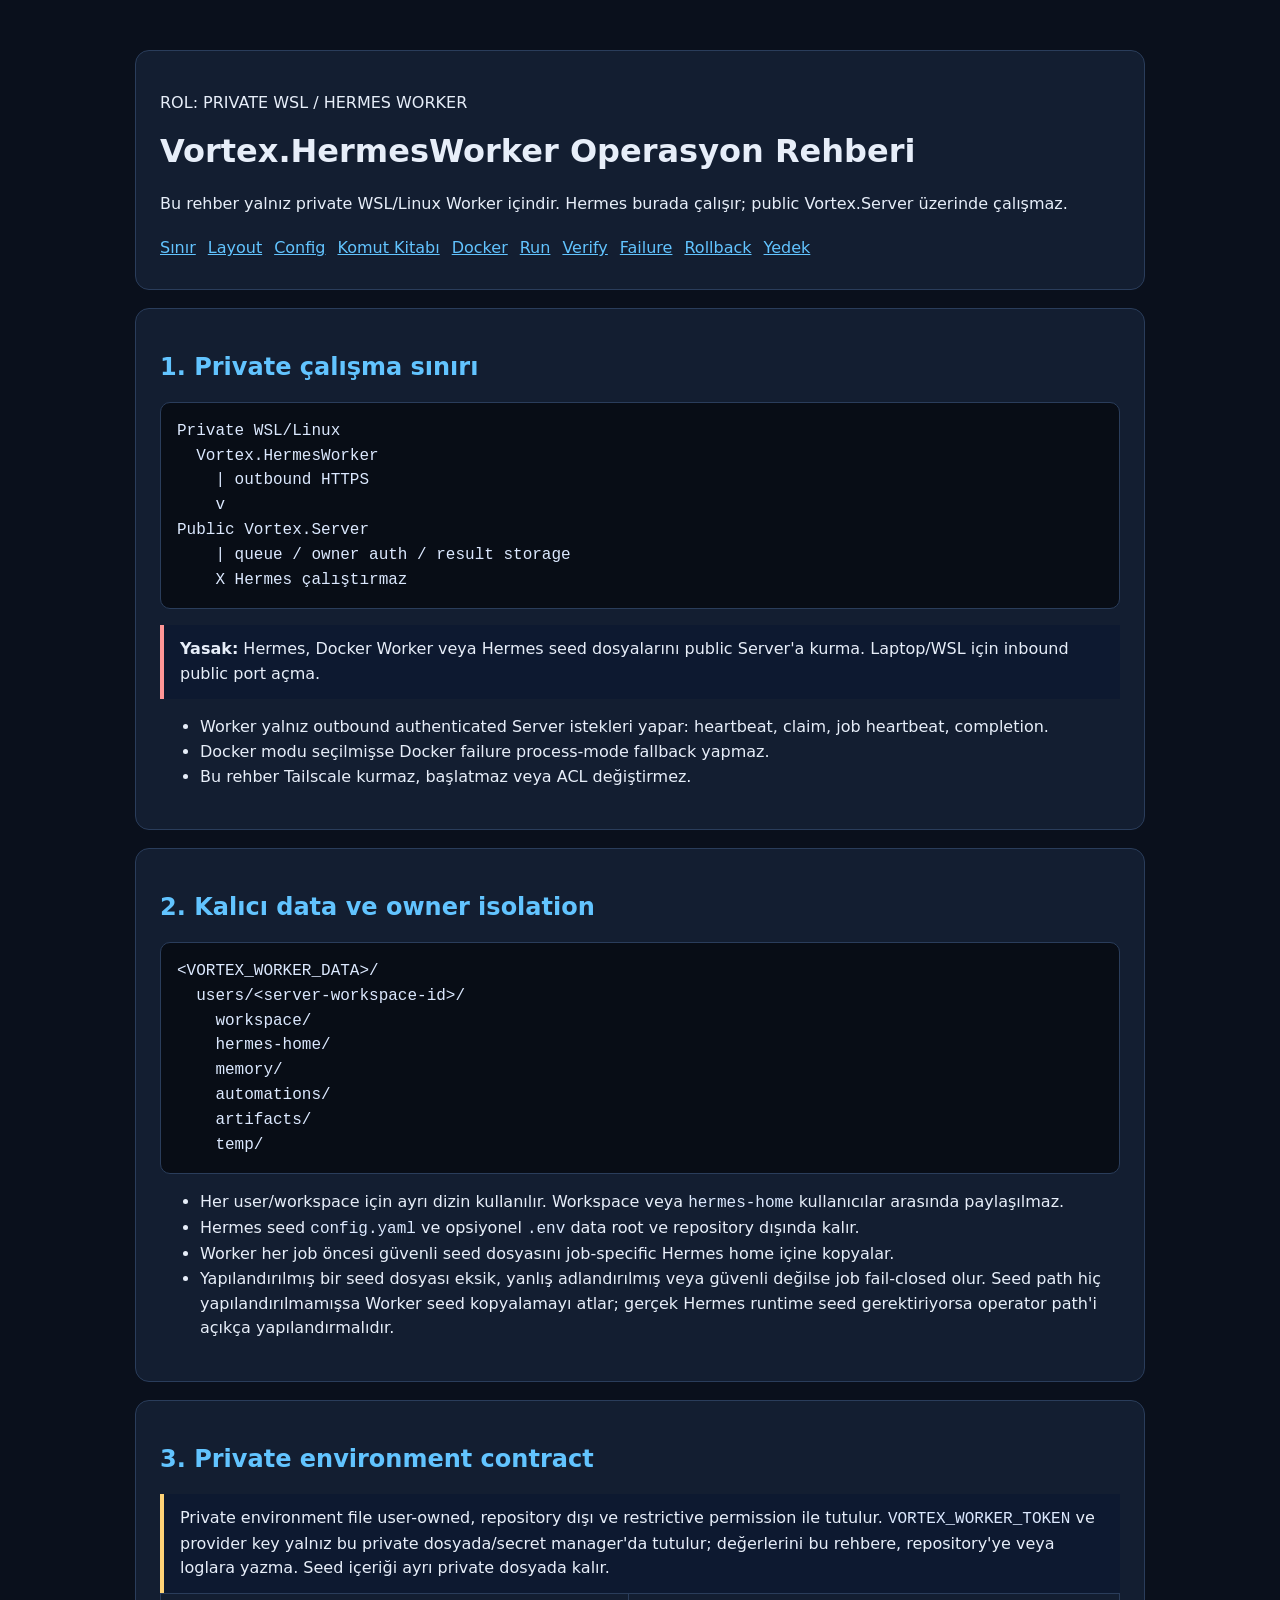
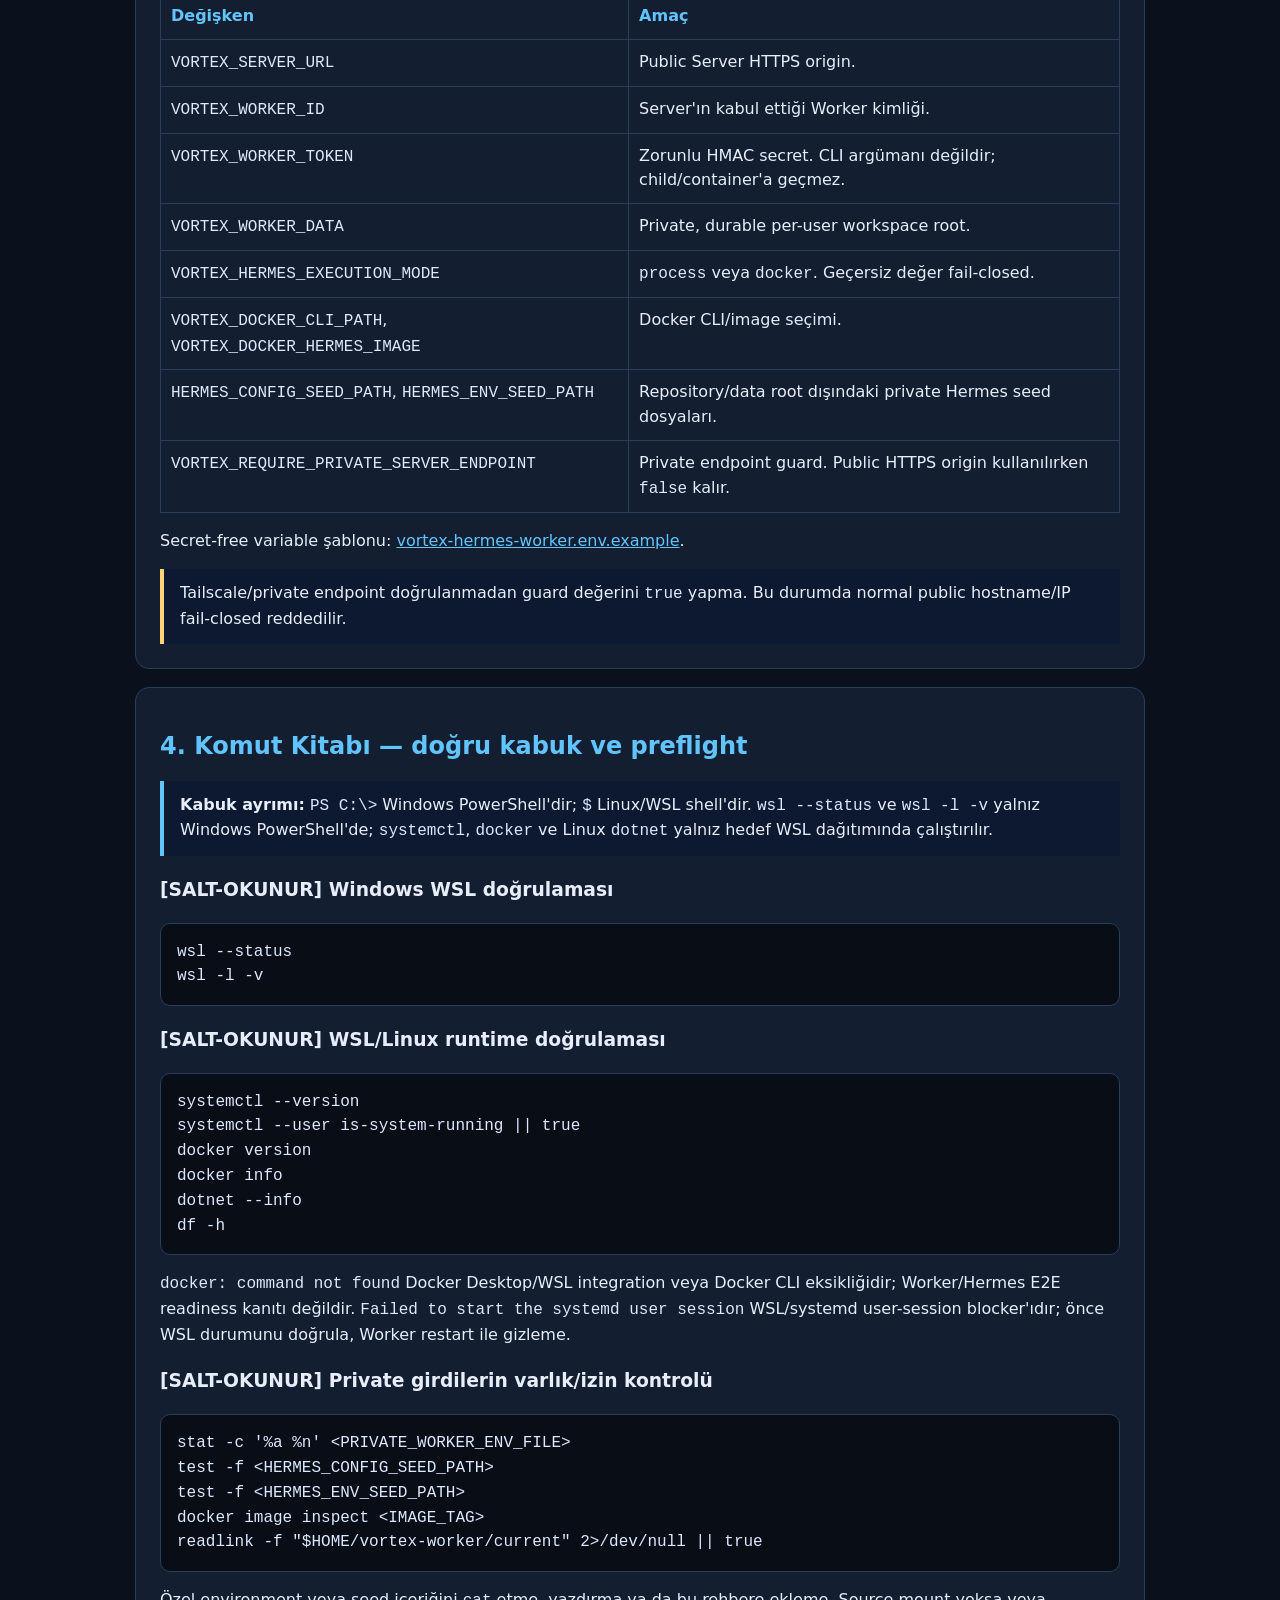
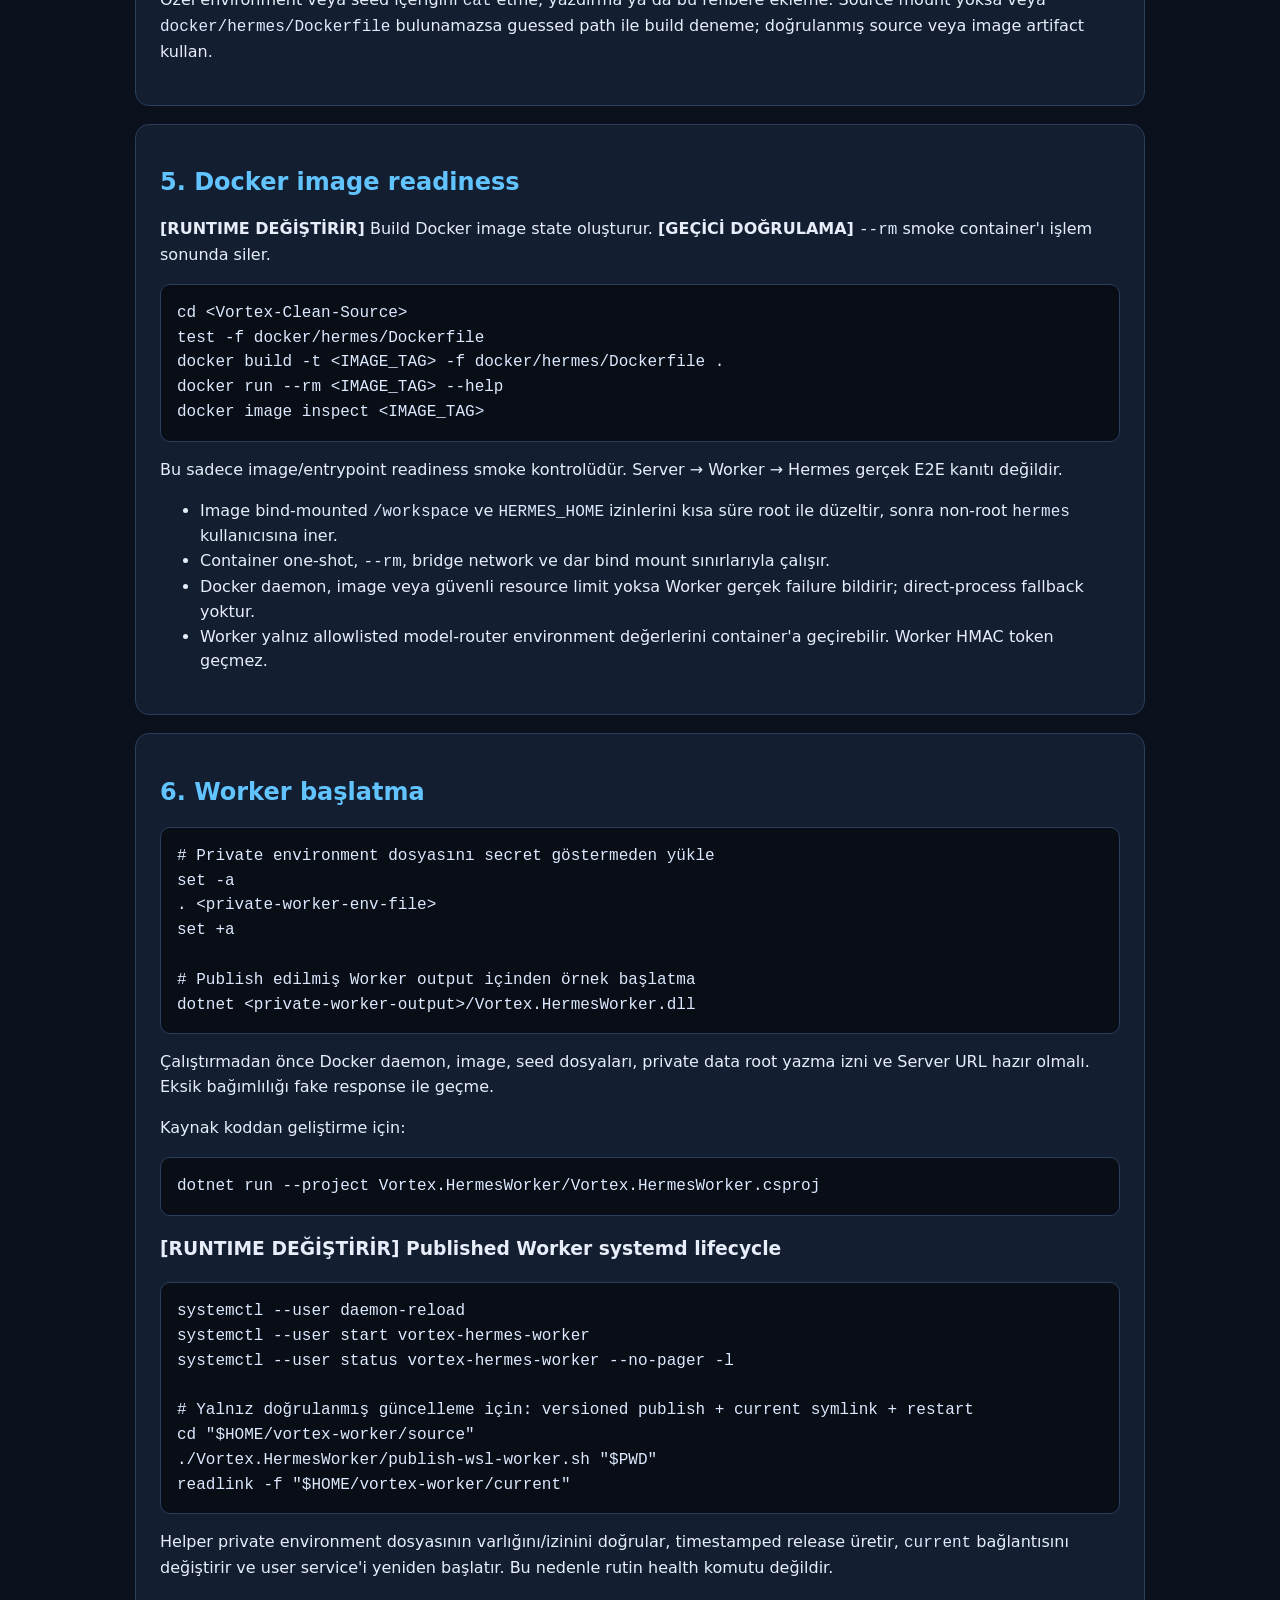
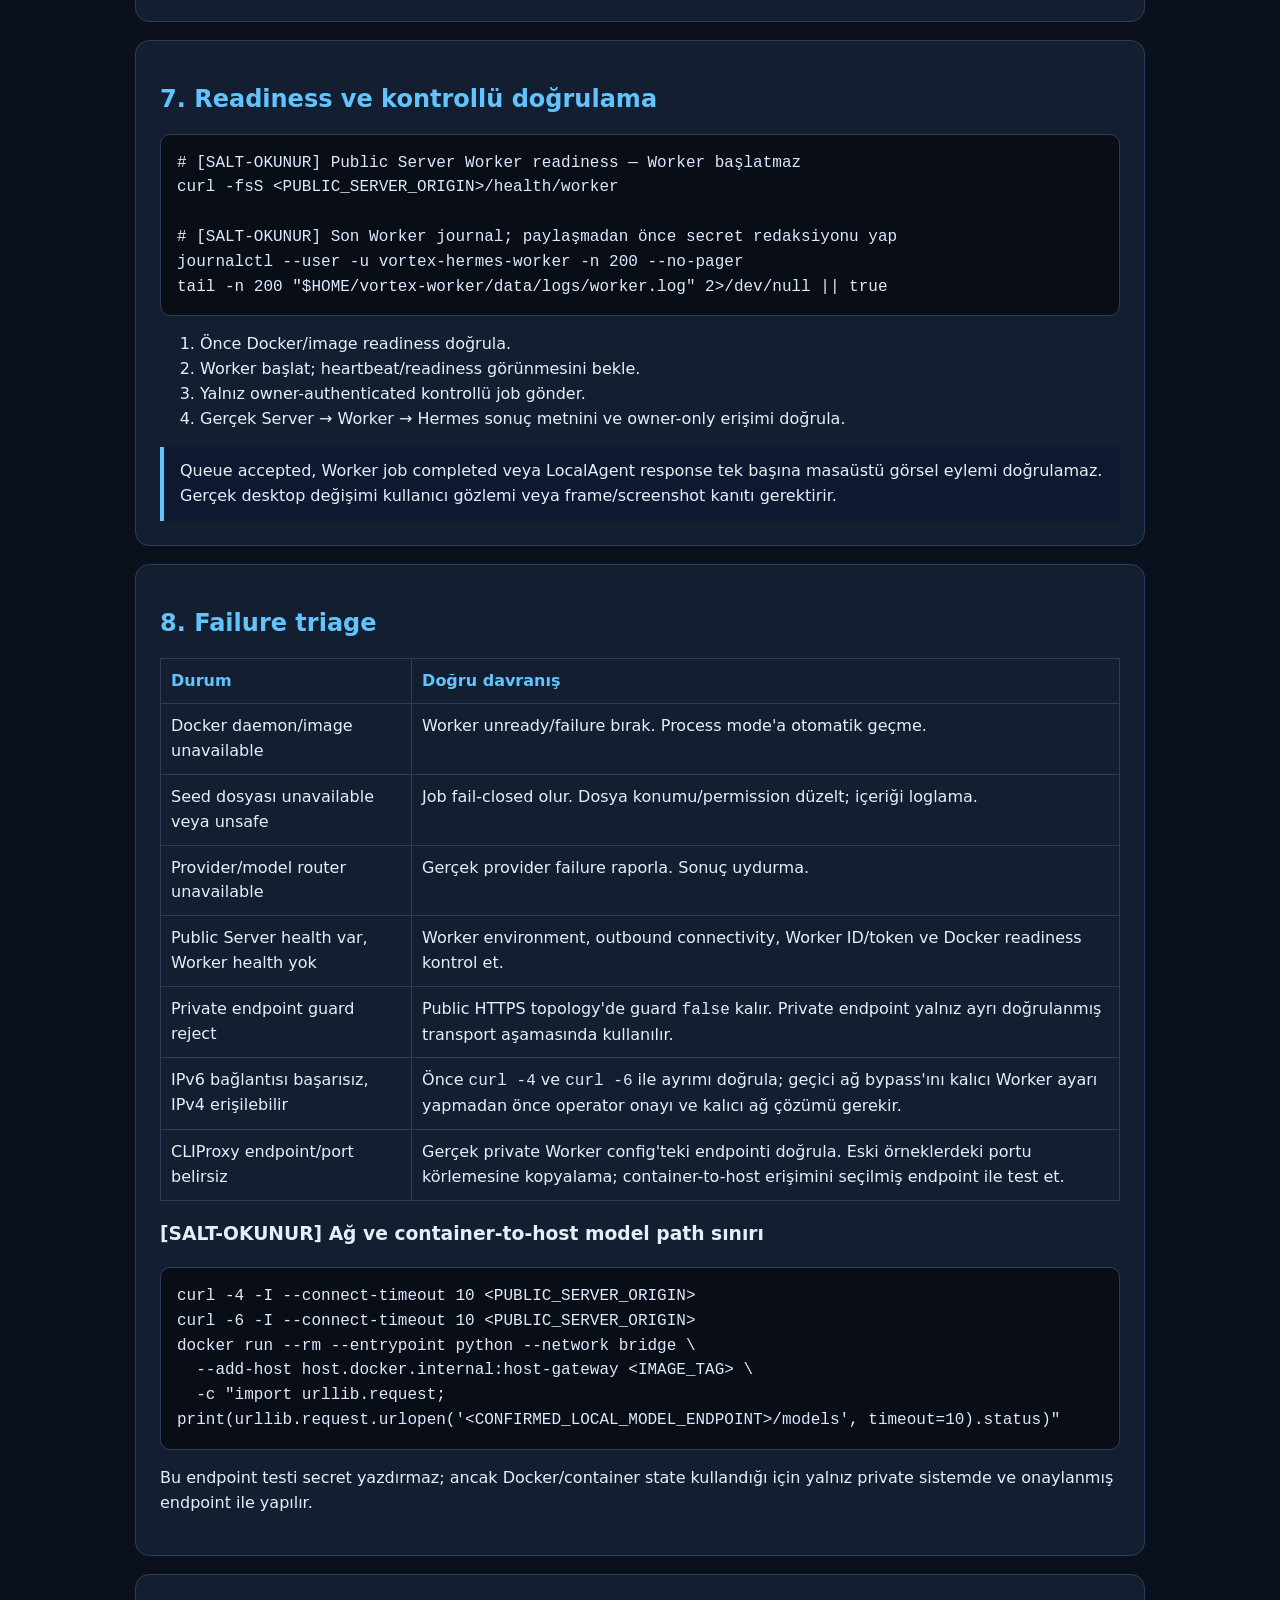
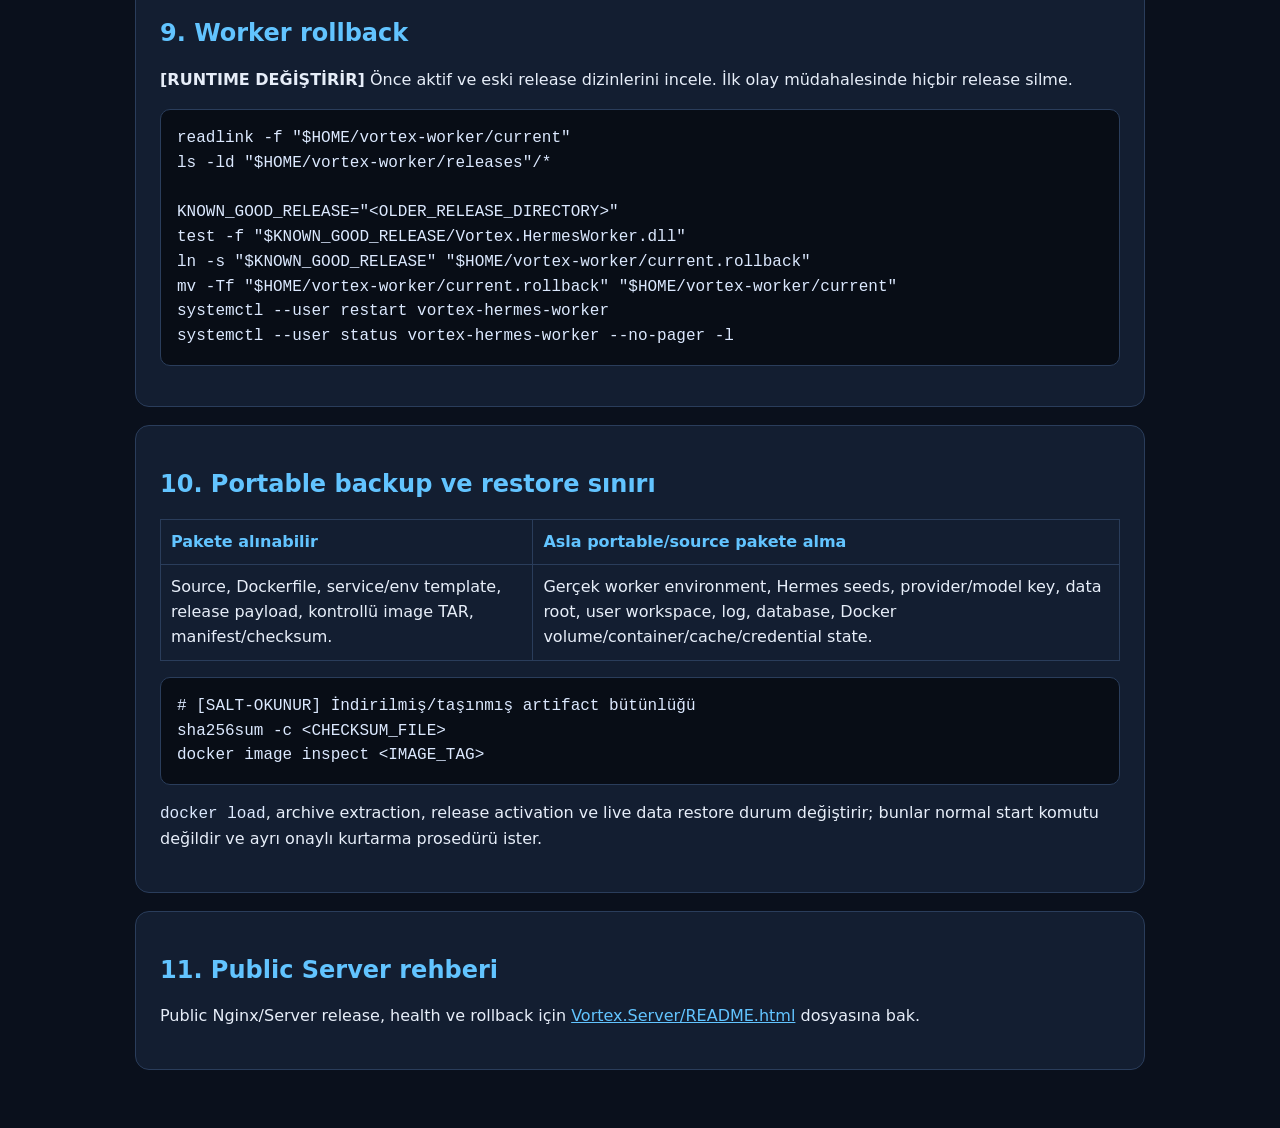
==== Vortex.HermesWorker/README.html @ 01b2f5ff "VORTEX YAPAY ZEKA ASİSTANI TEKNOFEST PROJESİ GİTHUB VERİLERİ GÜNCERLENDİ BU SAYEDE DE AÇIK KAYNAKLI " ====
<!doctype html>
<html lang="tr">
<head>
  <meta charset="utf-8">
  <meta name="viewport" content="width=device-width, initial-scale=1">
  <title>Vortex.HermesWorker — Private WSL Operasyon Rehberi</title>
  <style>
    :root { color-scheme:dark; --bg:#0a101c; --panel:#131e31; --ink:#e7eef9; --muted:#aab8cd; --line:#2a3d5b; --accent:#62c4ff; --warn:#ffd376; --danger:#ff9696; }
    * { box-sizing:border-box; } body { margin:0; background:var(--bg); color:var(--ink); font:16px/1.55 system-ui,-apple-system,"Segoe UI",sans-serif; } main { max-width:1050px; margin:auto; padding:32px 20px 64px; } header,section { background:var(--panel); border:1px solid var(--line); border-radius:14px; padding:24px; margin:18px 0; } h1,h2 { line-height:1.2; } h1 { margin-top:0; } h2 { color:var(--accent); } a { color:var(--accent); } pre { overflow:auto; background:#080d16; border:1px solid var(--line); border-radius:10px; padding:16px; white-space:pre-wrap; } code { color:#dce9ff; } .note { border-left:4px solid var(--accent); padding:12px 16px; background:#0d1930; } .warn { border-left-color:var(--warn); } .danger { border-left-color:var(--danger); } table { width:100%; border-collapse:collapse; } th,td { border:1px solid var(--line); padding:10px; text-align:left; vertical-align:top; } th { color:var(--accent); } .toc a { display:inline-block; margin:4px 12px 4px 0; }
  </style>
</head>
<body>
<main>
  <header>
    <p>ROL: PRIVATE WSL / HERMES WORKER</p>
    <h1>Vortex.HermesWorker Operasyon Rehberi</h1>
    <p>Bu rehber yalnız private WSL/Linux Worker içindir. Hermes burada çalışır; public Vortex.Server üzerinde çalışmaz.</p>
    <nav class="toc" aria-label="İçindekiler">
      <a href="#sinir">Sınır</a><a href="#layout">Layout</a><a href="#config">Config</a><a href="#cookbook">Komut Kitabı</a><a href="#docker">Docker</a><a href="#run">Run</a><a href="#verify">Verify</a><a href="#fail">Failure</a><a href="#rollback">Rollback</a><a href="#backup">Yedek</a>
    </nav>
  </header>

  <section id="sinir">
    <h2>1. Private çalışma sınırı</h2>
    <pre><code>Private WSL/Linux
  Vortex.HermesWorker
    | outbound HTTPS
    v
Public Vortex.Server
    | queue / owner auth / result storage
    X Hermes çalıştırmaz</code></pre>
    <div class="note danger"><strong>Yasak:</strong> Hermes, Docker Worker veya Hermes seed dosyalarını public Server'a kurma. Laptop/WSL için inbound public port açma.</div>
    <ul>
      <li>Worker yalnız outbound authenticated Server istekleri yapar: heartbeat, claim, job heartbeat, completion.</li>
      <li>Docker modu seçilmişse Docker failure process-mode fallback yapmaz.</li>
      <li>Bu rehber Tailscale kurmaz, başlatmaz veya ACL değiştirmez.</li>
    </ul>
  </section>

  <section id="layout">
    <h2>2. Kalıcı data ve owner isolation</h2>
    <pre><code>&lt;VORTEX_WORKER_DATA&gt;/
  users/&lt;server-workspace-id&gt;/
    workspace/
    hermes-home/
    memory/
    automations/
    artifacts/
    temp/</code></pre>
    <ul>
      <li>Her user/workspace için ayrı dizin kullanılır. Workspace veya <code>hermes-home</code> kullanıcılar arasında paylaşılmaz.</li>
      <li>Hermes seed <code>config.yaml</code> ve opsiyonel <code>.env</code> data root ve repository dışında kalır.</li>
      <li>Worker her job öncesi güvenli seed dosyasını job-specific Hermes home içine kopyalar.</li>
      <li>Yapılandırılmış bir seed dosyası eksik, yanlış adlandırılmış veya güvenli değilse job fail-closed olur. Seed path hiç yapılandırılmamışsa Worker seed kopyalamayı atlar; gerçek Hermes runtime seed gerektiriyorsa operator path'i açıkça yapılandırmalıdır.</li>
    </ul>
  </section>

  <section id="config">
    <h2>3. Private environment contract</h2>
    <div class="note warn">Private environment file user-owned, repository dışı ve restrictive permission ile tutulur. <code>VORTEX_WORKER_TOKEN</code> ve provider key yalnız bu private dosyada/secret manager'da tutulur; değerlerini bu rehbere, repository'ye veya loglara yazma. Seed içeriği ayrı private dosyada kalır.</div>
    <table>
      <thead><tr><th>Değişken</th><th>Amaç</th></tr></thead>
      <tbody>
        <tr><td><code>VORTEX_SERVER_URL</code></td><td>Public Server HTTPS origin.</td></tr>
        <tr><td><code>VORTEX_WORKER_ID</code></td><td>Server'ın kabul ettiği Worker kimliği.</td></tr>
        <tr><td><code>VORTEX_WORKER_TOKEN</code></td><td>Zorunlu HMAC secret. CLI argümanı değildir; child/container'a geçmez.</td></tr>
        <tr><td><code>VORTEX_WORKER_DATA</code></td><td>Private, durable per-user workspace root.</td></tr>
        <tr><td><code>VORTEX_HERMES_EXECUTION_MODE</code></td><td><code>process</code> veya <code>docker</code>. Geçersiz değer fail-closed.</td></tr>
        <tr><td><code>VORTEX_DOCKER_CLI_PATH</code>, <code>VORTEX_DOCKER_HERMES_IMAGE</code></td><td>Docker CLI/image seçimi.</td></tr>
        <tr><td><code>HERMES_CONFIG_SEED_PATH</code>, <code>HERMES_ENV_SEED_PATH</code></td><td>Repository/data root dışındaki private Hermes seed dosyaları.</td></tr>
        <tr><td><code>VORTEX_REQUIRE_PRIVATE_SERVER_ENDPOINT</code></td><td>Private endpoint guard. Public HTTPS origin kullanılırken <code>false</code> kalır.</td></tr>
      </tbody>
    </table>
    <p>Secret-free variable şablonu: <a href="vortex-hermes-worker.env.example">vortex-hermes-worker.env.example</a>.</p>
    <div class="note warn">Tailscale/private endpoint doğrulanmadan guard değerini <code>true</code> yapma. Bu durumda normal public hostname/IP fail-closed reddedilir.</div>
  </section>

  <section id="cookbook">
    <h2>4. Komut Kitabı — doğru kabuk ve preflight</h2>
    <div class="note"><strong>Kabuk ayrımı:</strong> <code>PS C:\&gt;</code> Windows PowerShell'dir; <code>$</code> Linux/WSL shell'dir. <code>wsl --status</code> ve <code>wsl -l -v</code> yalnız Windows PowerShell'de; <code>systemctl</code>, <code>docker</code> ve Linux <code>dotnet</code> yalnız hedef WSL dağıtımında çalıştırılır.</div>
    <h3>[SALT-OKUNUR] Windows WSL doğrulaması</h3>
    <pre><code>wsl --status
wsl -l -v</code></pre>
    <h3>[SALT-OKUNUR] WSL/Linux runtime doğrulaması</h3>
    <pre><code>systemctl --version
systemctl --user is-system-running || true
docker version
docker info
dotnet --info
df -h</code></pre>
    <p><code>docker: command not found</code> Docker Desktop/WSL integration veya Docker CLI eksikliğidir; Worker/Hermes E2E readiness kanıtı değildir. <code>Failed to start the systemd user session</code> WSL/systemd user-session blocker'ıdır; önce WSL durumunu doğrula, Worker restart ile gizleme.</p>
    <h3>[SALT-OKUNUR] Private girdilerin varlık/izin kontrolü</h3>
    <pre><code>stat -c '%a %n' &lt;PRIVATE_WORKER_ENV_FILE&gt;
test -f &lt;HERMES_CONFIG_SEED_PATH&gt;
test -f &lt;HERMES_ENV_SEED_PATH&gt;
docker image inspect &lt;IMAGE_TAG&gt;
readlink -f "$HOME/vortex-worker/current" 2&gt;/dev/null || true</code></pre>
    <p>Özel environment veya seed içeriğini <code>cat</code> etme, yazdırma ya da bu rehbere ekleme. Source mount yoksa veya <code>docker/hermes/Dockerfile</code> bulunamazsa guessed path ile build deneme; doğrulanmış source veya image artifact kullan.</p>
  </section>

  <section id="docker">
    <h2>5. Docker image readiness</h2>
    <p><strong>[RUNTIME DEĞİŞTİRİR]</strong> Build Docker image state oluşturur. <strong>[GEÇİCİ DOĞRULAMA]</strong> <code>--rm</code> smoke container'ı işlem sonunda siler.</p>
    <pre><code>cd &lt;Vortex-Clean-Source&gt;
test -f docker/hermes/Dockerfile
docker build -t &lt;IMAGE_TAG&gt; -f docker/hermes/Dockerfile .
docker run --rm &lt;IMAGE_TAG&gt; --help
docker image inspect &lt;IMAGE_TAG&gt;</code></pre>
    <p>Bu sadece image/entrypoint readiness smoke kontrolüdür. Server → Worker → Hermes gerçek E2E kanıtı değildir.</p>
    <ul>
      <li>Image bind-mounted <code>/workspace</code> ve <code>HERMES_HOME</code> izinlerini kısa süre root ile düzeltir, sonra non-root <code>hermes</code> kullanıcısına iner.</li>
      <li>Container one-shot, <code>--rm</code>, bridge network ve dar bind mount sınırlarıyla çalışır.</li>
      <li>Docker daemon, image veya güvenli resource limit yoksa Worker gerçek failure bildirir; direct-process fallback yoktur.</li>
      <li>Worker yalnız allowlisted model-router environment değerlerini container'a geçirebilir. Worker HMAC token geçmez.</li>
    </ul>
  </section>

  <section id="run">
    <h2>6. Worker başlatma</h2>
    <pre><code># Private environment dosyasını secret göstermeden yükle
set -a
. &lt;private-worker-env-file&gt;
set +a

# Publish edilmiş Worker output içinden örnek başlatma
dotnet &lt;private-worker-output&gt;/Vortex.HermesWorker.dll</code></pre>
    <p>Çalıştırmadan önce Docker daemon, image, seed dosyaları, private data root yazma izni ve Server URL hazır olmalı. Eksik bağımlılığı fake response ile geçme.</p>
    <p>Kaynak koddan geliştirme için:</p>
    <pre><code>dotnet run --project Vortex.HermesWorker/Vortex.HermesWorker.csproj</code></pre>
    <h3>[RUNTIME DEĞİŞTİRİR] Published Worker systemd lifecycle</h3>
    <pre><code>systemctl --user daemon-reload
systemctl --user start vortex-hermes-worker
systemctl --user status vortex-hermes-worker --no-pager -l

# Yalnız doğrulanmış güncelleme için: versioned publish + current symlink + restart
cd "$HOME/vortex-worker/source"
./Vortex.HermesWorker/publish-wsl-worker.sh "$PWD"
readlink -f "$HOME/vortex-worker/current"</code></pre>
    <p>Helper private environment dosyasının varlığını/izinini doğrular, timestamped release üretir, <code>current</code> bağlantısını değiştirir ve user service'i yeniden başlatır. Bu nedenle rutin health komutu değildir.</p>
  </section>

  <section id="verify">
    <h2>7. Readiness ve kontrollü doğrulama</h2>
    <pre><code># [SALT-OKUNUR] Public Server Worker readiness — Worker başlatmaz
curl -fsS &lt;PUBLIC_SERVER_ORIGIN&gt;/health/worker

# [SALT-OKUNUR] Son Worker journal; paylaşmadan önce secret redaksiyonu yap
journalctl --user -u vortex-hermes-worker -n 200 --no-pager
tail -n 200 "$HOME/vortex-worker/data/logs/worker.log" 2&gt;/dev/null || true</code></pre>
    <ol>
      <li>Önce Docker/image readiness doğrula.</li>
      <li>Worker başlat; heartbeat/readiness görünmesini bekle.</li>
      <li>Yalnız owner-authenticated kontrollü job gönder.</li>
      <li>Gerçek Server → Worker → Hermes sonuç metnini ve owner-only erişimi doğrula.</li>
    </ol>
    <div class="note">Queue accepted, Worker job completed veya LocalAgent response tek başına masaüstü görsel eylemi doğrulamaz. Gerçek desktop değişimi kullanıcı gözlemi veya frame/screenshot kanıtı gerektirir.</div>
  </section>

  <section id="fail">
    <h2>8. Failure triage</h2>
    <table>
      <thead><tr><th>Durum</th><th>Doğru davranış</th></tr></thead>
      <tbody>
        <tr><td>Docker daemon/image unavailable</td><td>Worker unready/failure bırak. Process mode'a otomatik geçme.</td></tr>
        <tr><td>Seed dosyası unavailable veya unsafe</td><td>Job fail-closed olur. Dosya konumu/permission düzelt; içeriği loglama.</td></tr>
        <tr><td>Provider/model router unavailable</td><td>Gerçek provider failure raporla. Sonuç uydurma.</td></tr>
        <tr><td>Public Server health var, Worker health yok</td><td>Worker environment, outbound connectivity, Worker ID/token ve Docker readiness kontrol et.</td></tr>
        <tr><td>Private endpoint guard reject</td><td>Public HTTPS topology'de guard <code>false</code> kalır. Private endpoint yalnız ayrı doğrulanmış transport aşamasında kullanılır.</td></tr>
        <tr><td>IPv6 bağlantısı başarısız, IPv4 erişilebilir</td><td>Önce <code>curl -4</code> ve <code>curl -6</code> ile ayrımı doğrula; geçici ağ bypass'ını kalıcı Worker ayarı yapmadan önce operator onayı ve kalıcı ağ çözümü gerekir.</td></tr>
        <tr><td>CLIProxy endpoint/port belirsiz</td><td>Gerçek private Worker config'teki endpointi doğrula. Eski örneklerdeki portu körlemesine kopyalama; container-to-host erişimini seçilmiş endpoint ile test et.</td></tr>
      </tbody>
    </table>
    <h3>[SALT-OKUNUR] Ağ ve container-to-host model path sınırı</h3>
    <pre><code>curl -4 -I --connect-timeout 10 &lt;PUBLIC_SERVER_ORIGIN&gt;
curl -6 -I --connect-timeout 10 &lt;PUBLIC_SERVER_ORIGIN&gt;
docker run --rm --entrypoint python --network bridge \
  --add-host host.docker.internal:host-gateway &lt;IMAGE_TAG&gt; \
  -c "import urllib.request; print(urllib.request.urlopen('&lt;CONFIRMED_LOCAL_MODEL_ENDPOINT&gt;/models', timeout=10).status)"</code></pre>
    <p>Bu endpoint testi secret yazdırmaz; ancak Docker/container state kullandığı için yalnız private sistemde ve onaylanmış endpoint ile yapılır.</p>
  </section>

  <section id="rollback">
    <h2>9. Worker rollback</h2>
    <p><strong>[RUNTIME DEĞİŞTİRİR]</strong> Önce aktif ve eski release dizinlerini incele. İlk olay müdahalesinde hiçbir release silme.</p>
    <pre><code>readlink -f "$HOME/vortex-worker/current"
ls -ld "$HOME/vortex-worker/releases"/*

KNOWN_GOOD_RELEASE="&lt;OLDER_RELEASE_DIRECTORY&gt;"
test -f "$KNOWN_GOOD_RELEASE/Vortex.HermesWorker.dll"
ln -s "$KNOWN_GOOD_RELEASE" "$HOME/vortex-worker/current.rollback"
mv -Tf "$HOME/vortex-worker/current.rollback" "$HOME/vortex-worker/current"
systemctl --user restart vortex-hermes-worker
systemctl --user status vortex-hermes-worker --no-pager -l</code></pre>
  </section>

  <section id="backup">
    <h2>10. Portable backup ve restore sınırı</h2>
    <table><thead><tr><th>Pakete alınabilir</th><th>Asla portable/source pakete alma</th></tr></thead><tbody>
      <tr><td>Source, Dockerfile, service/env template, release payload, kontrollü image TAR, manifest/checksum.</td><td>Gerçek worker environment, Hermes seeds, provider/model key, data root, user workspace, log, database, Docker volume/container/cache/credential state.</td></tr>
    </tbody></table>
    <pre><code># [SALT-OKUNUR] İndirilmiş/taşınmış artifact bütünlüğü
sha256sum -c &lt;CHECKSUM_FILE&gt;
docker image inspect &lt;IMAGE_TAG&gt;</code></pre>
    <p><code>docker load</code>, archive extraction, release activation ve live data restore durum değiştirir; bunlar normal start komutu değildir ve ayrı onaylı kurtarma prosedürü ister.</p>
  </section>

  <section>
    <h2>11. Public Server rehberi</h2>
    <p>Public Nginx/Server release, health ve rollback için <a href="../../Vortex.Server/README.html">Vortex.Server/README.html</a> dosyasına bak.</p>
  </section>
</main>
</body>
</html>
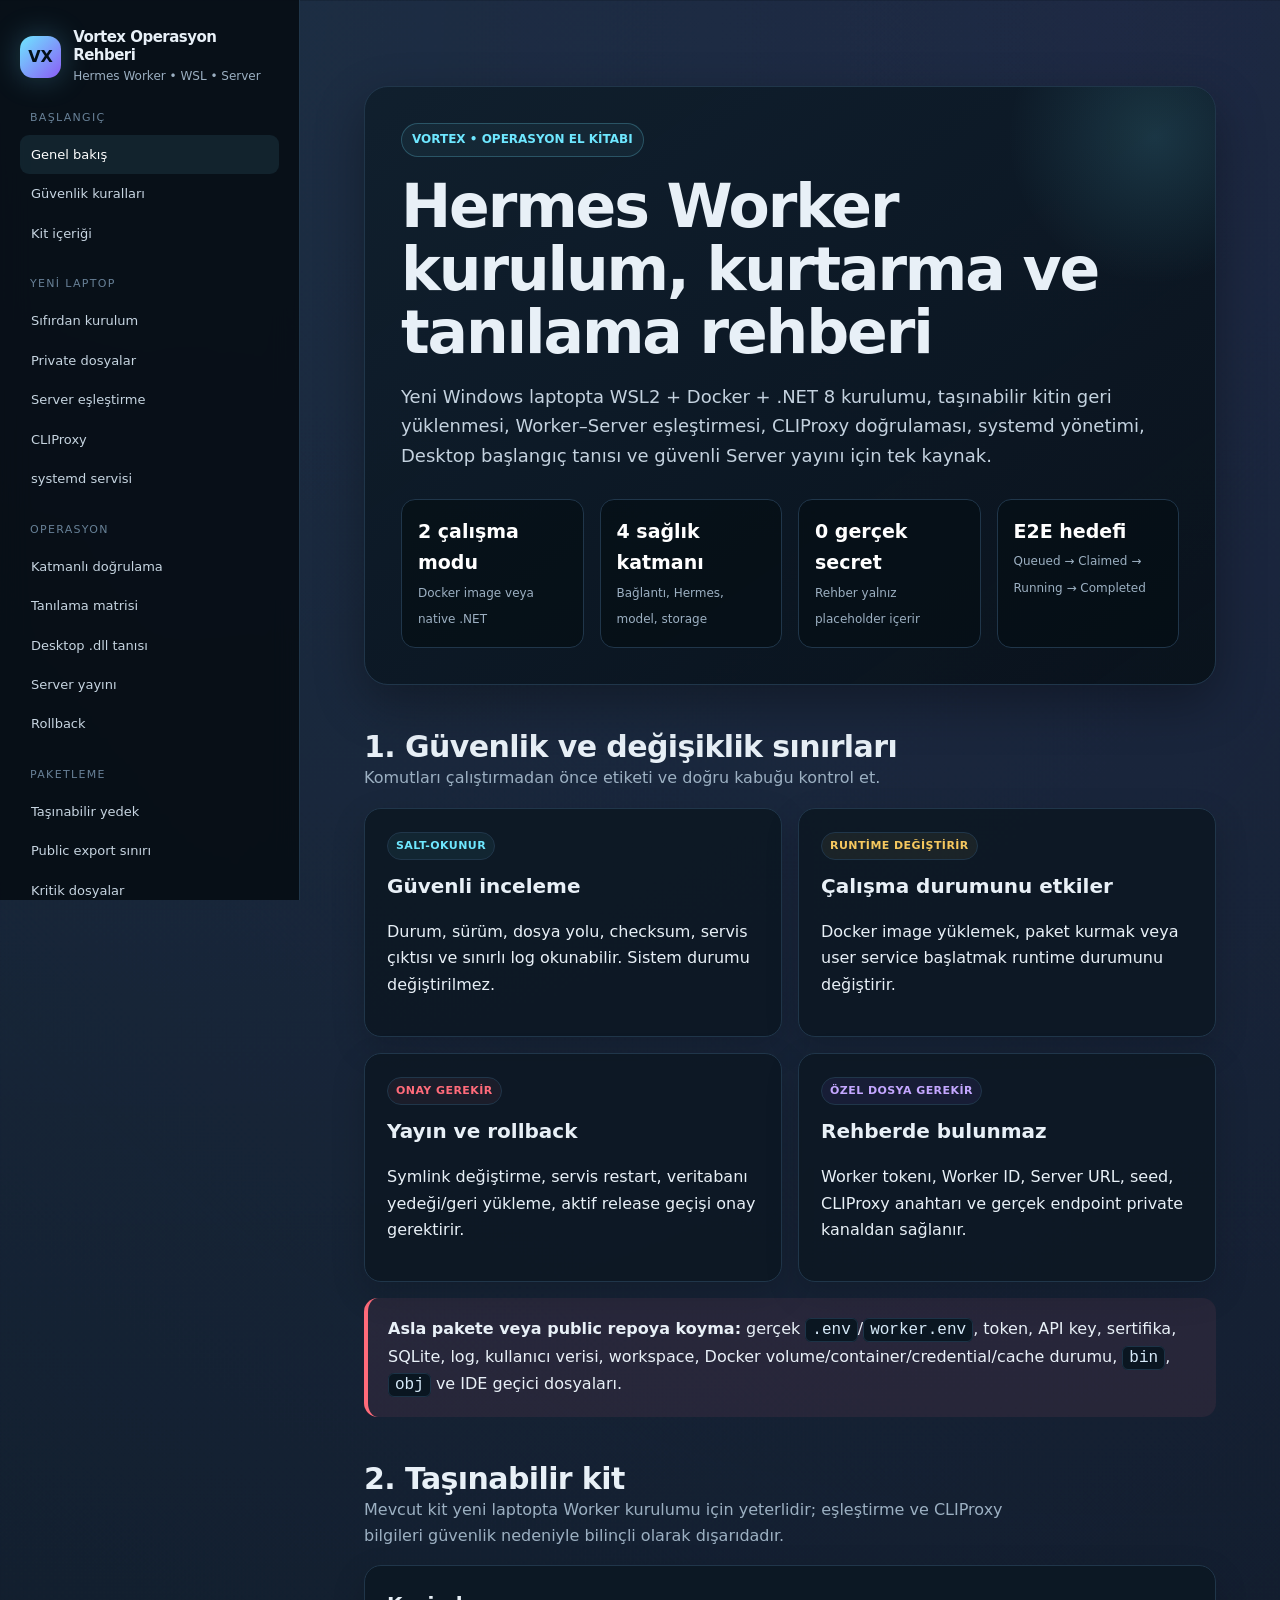
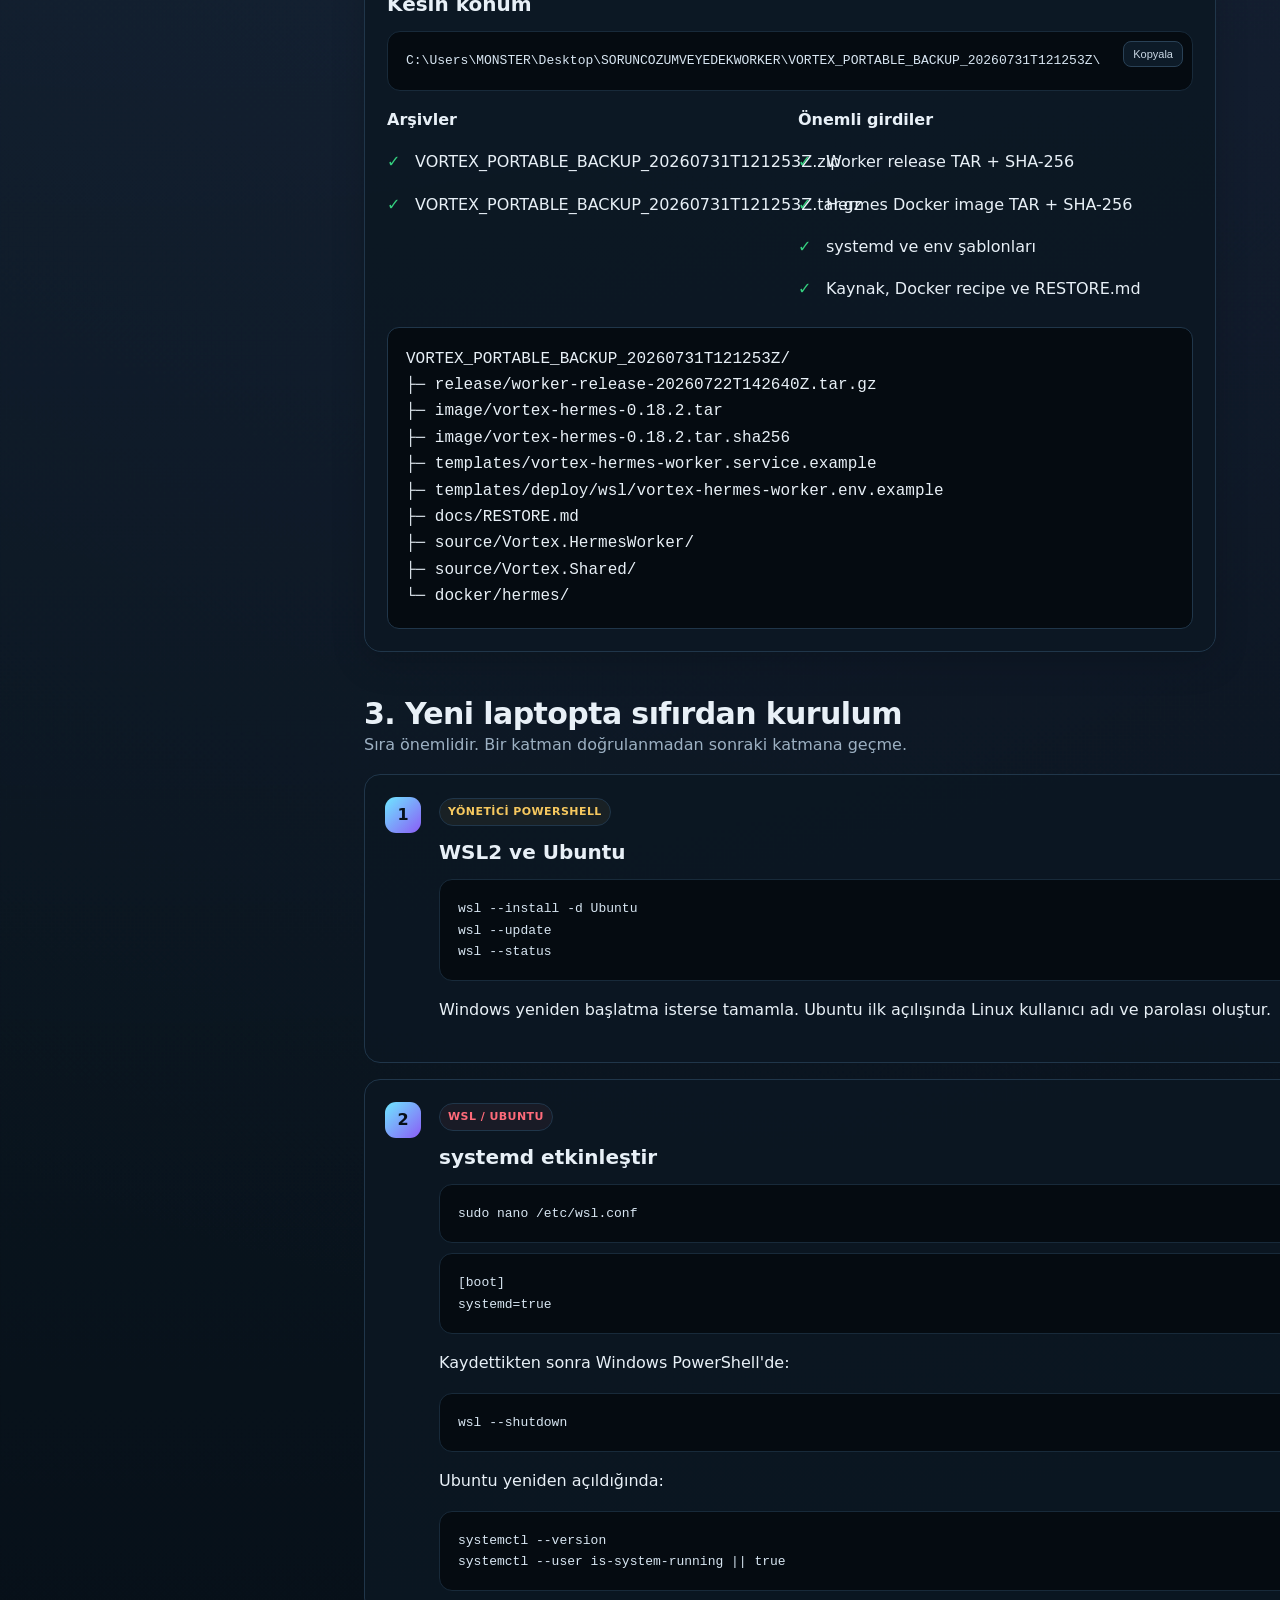
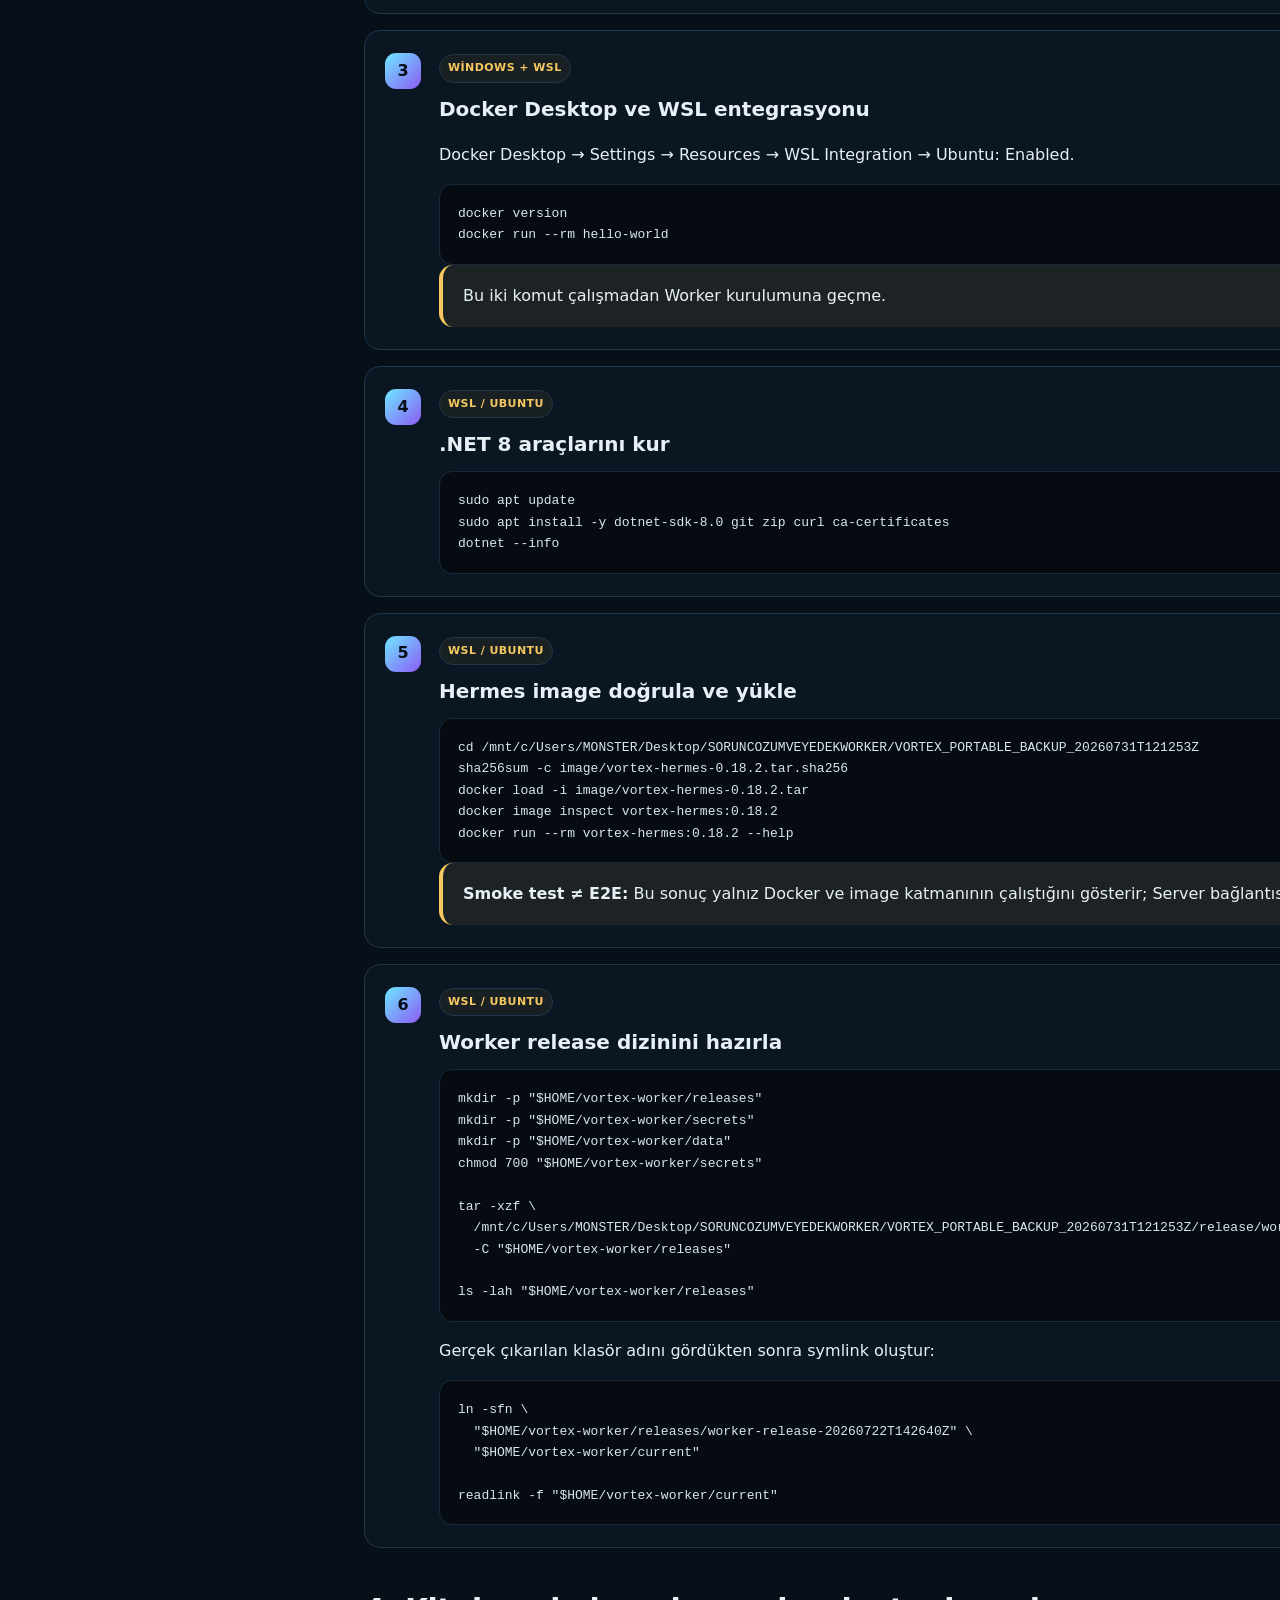
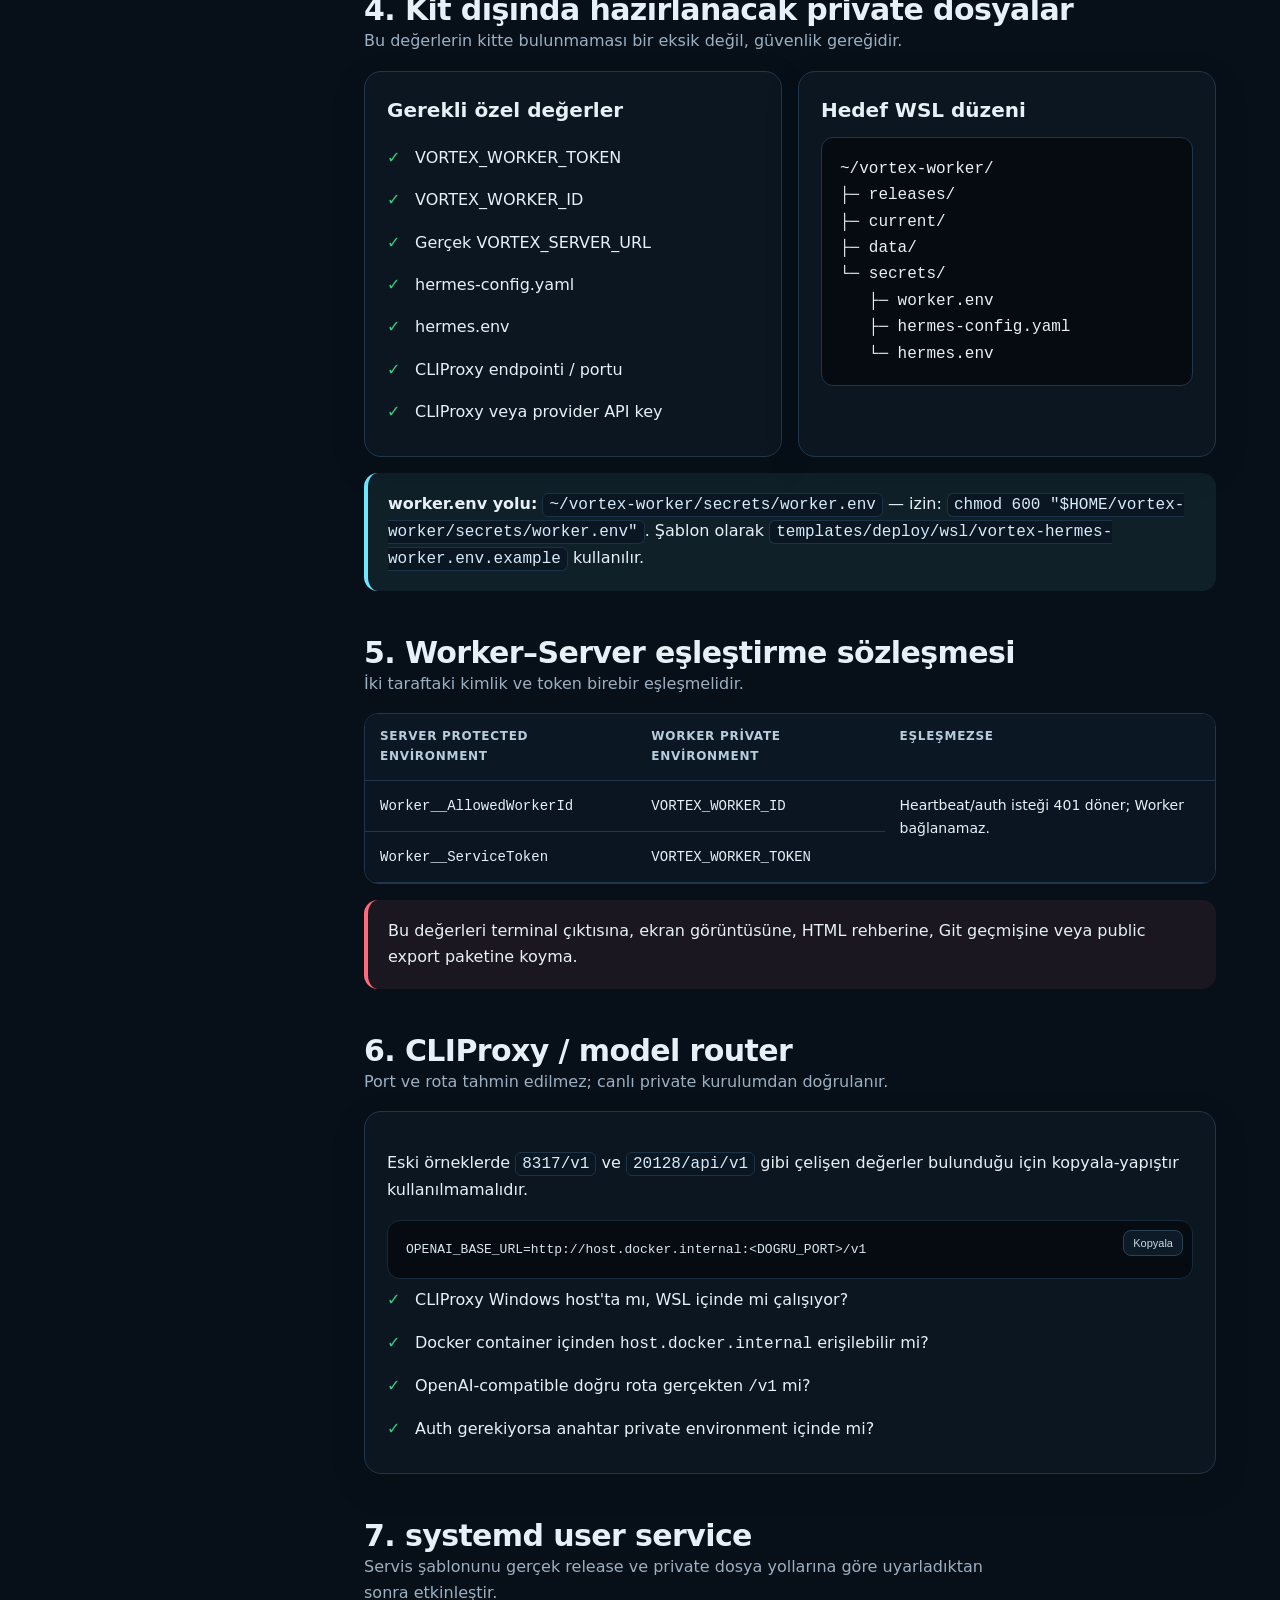
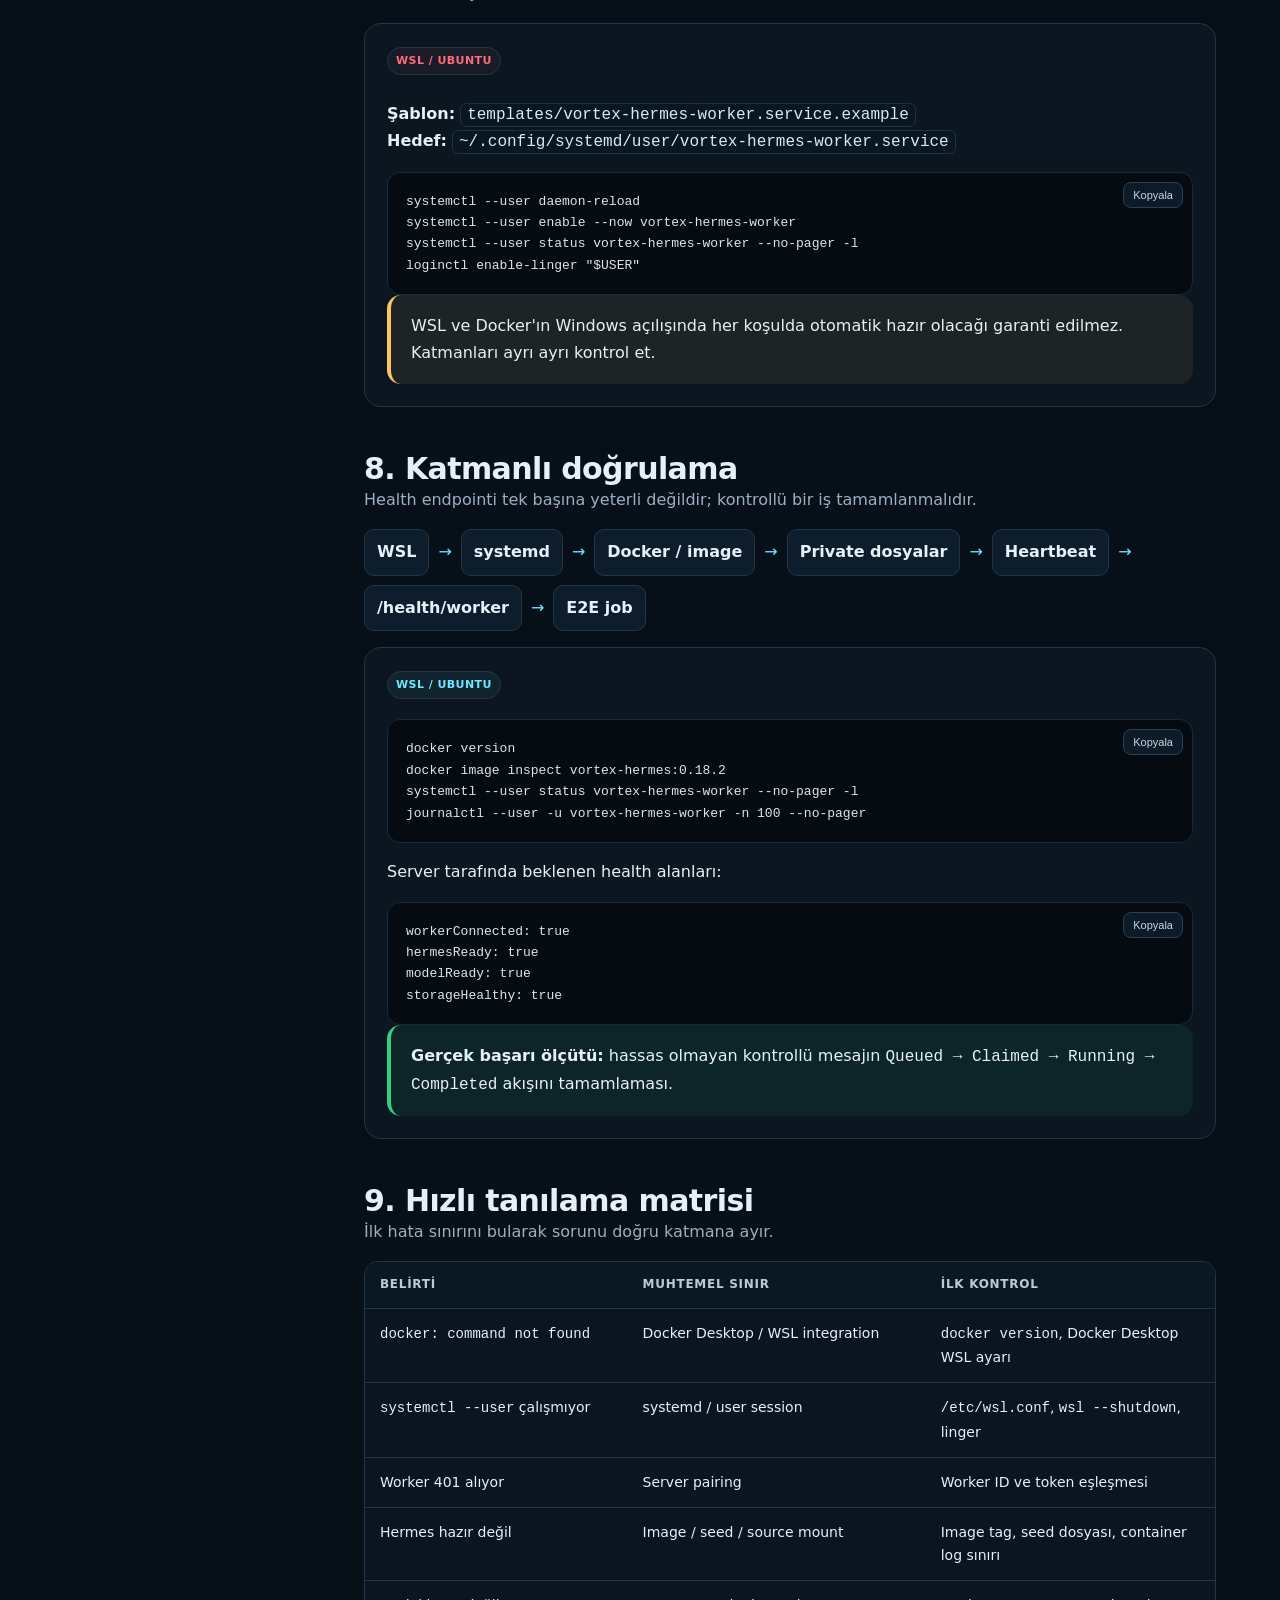
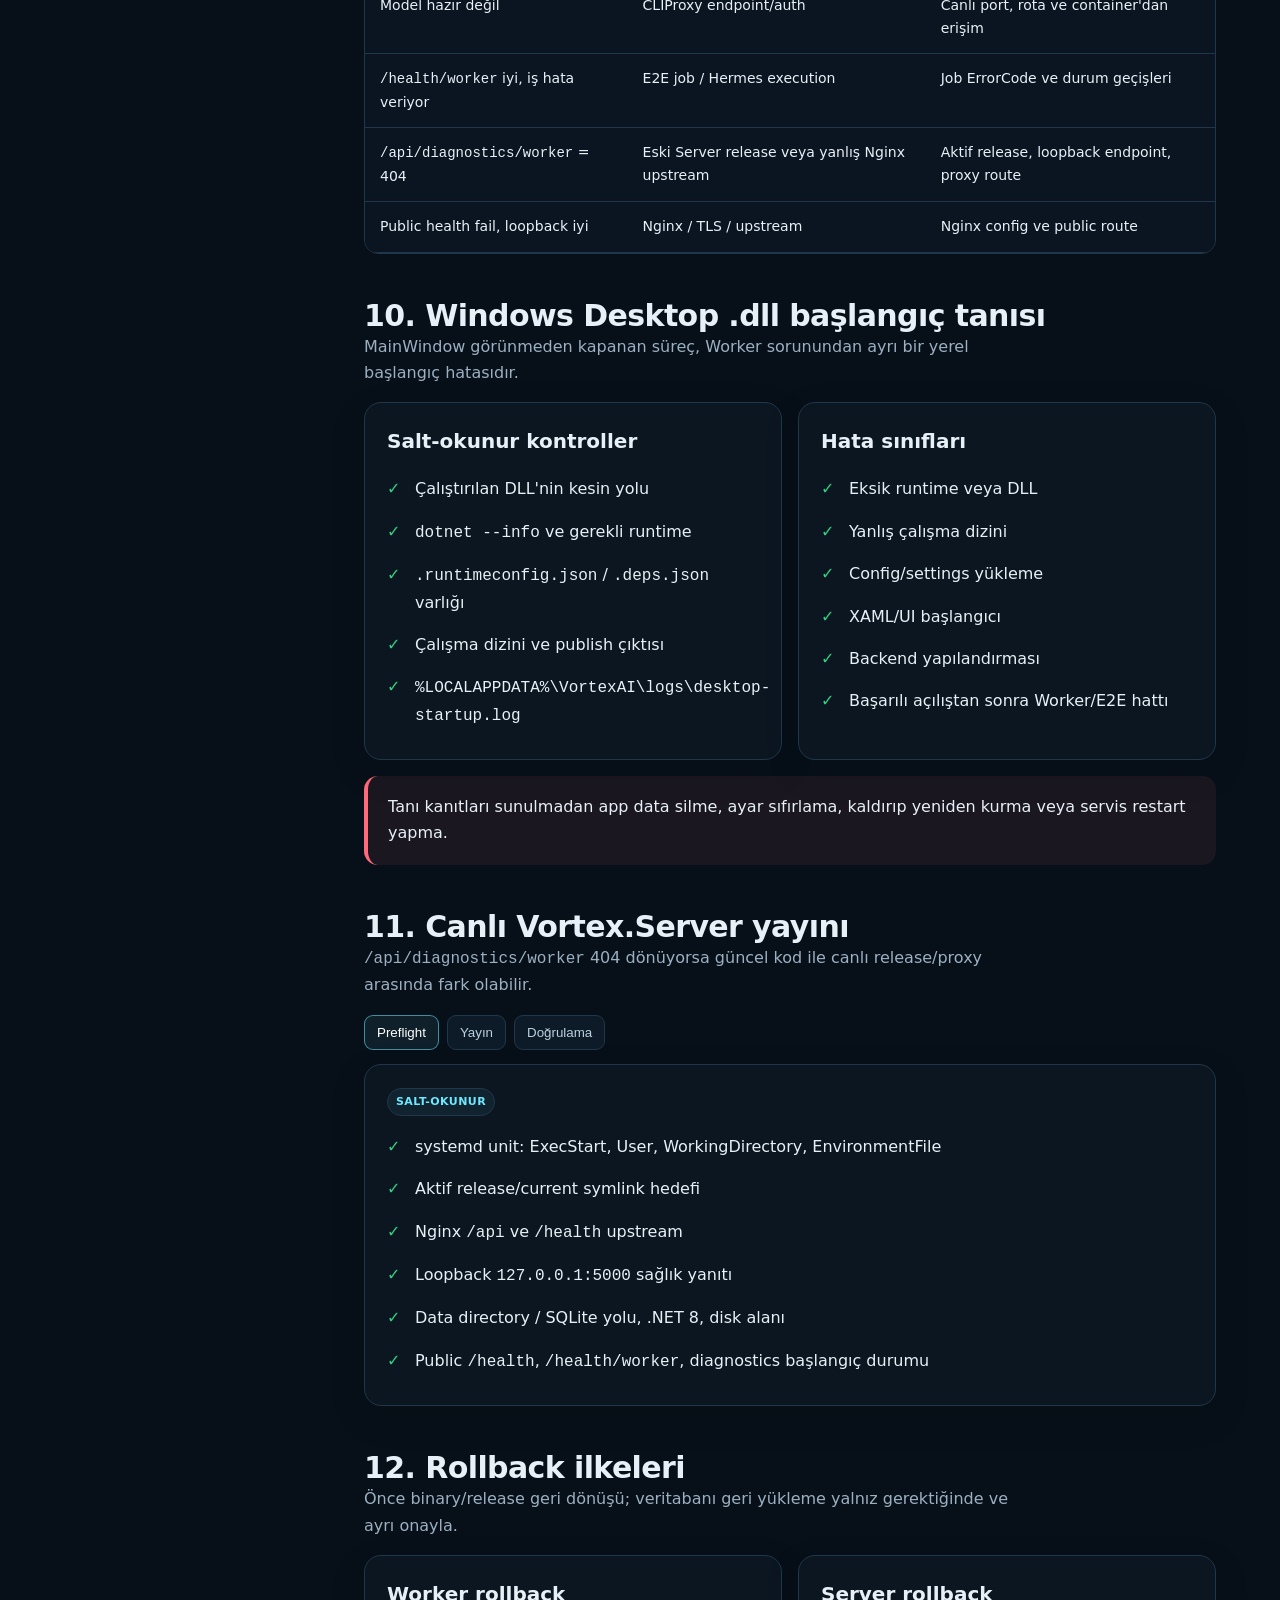
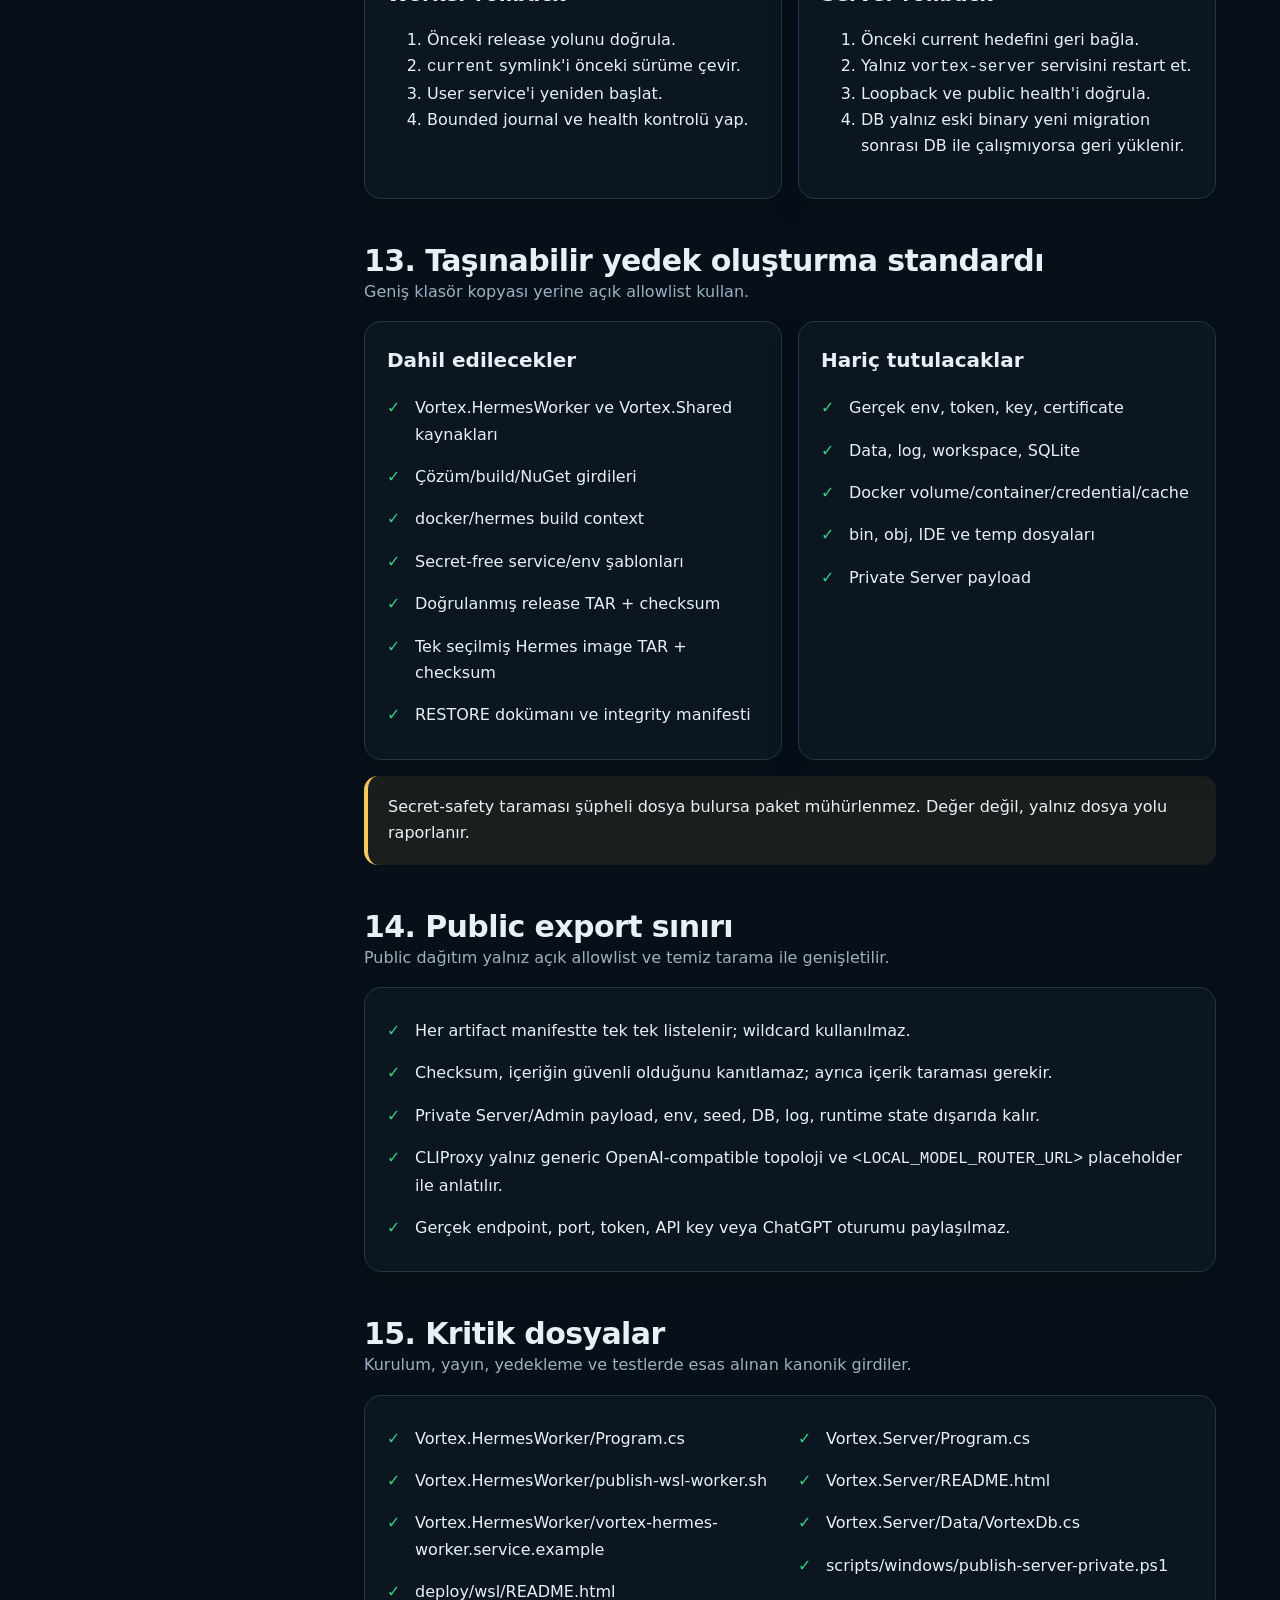
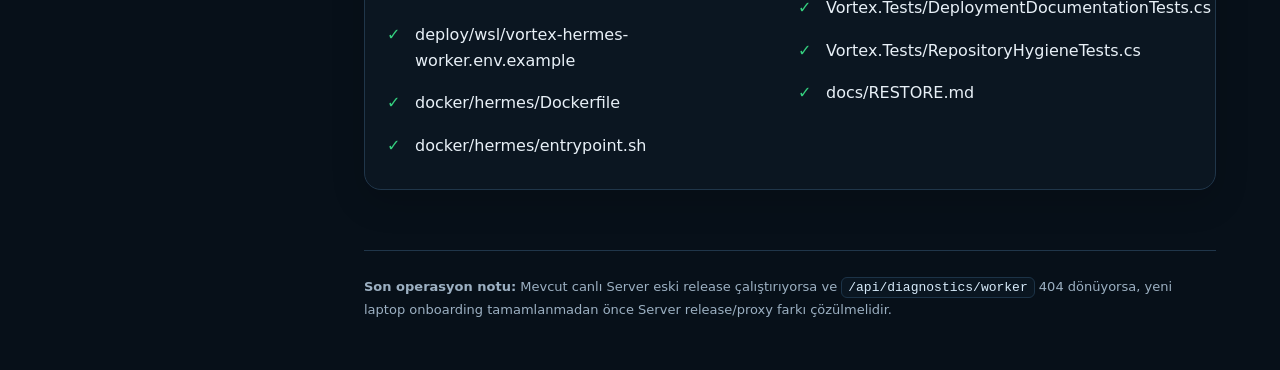
==== commit 84932def: "Update README.html" ====
--- a/Vortex.HermesWorker/README.html
+++ b/Vortex.HermesWorker/README.html
@@ -1,213 +1,225 @@
 <!doctype html>
 <html lang="tr">
 <head>
-  <meta charset="utf-8">
-  <meta name="viewport" content="width=device-width, initial-scale=1">
-  <title>Vortex.HermesWorker — Private WSL Operasyon Rehberi</title>
-  <style>
-    :root { color-scheme:dark; --bg:#0a101c; --panel:#131e31; --ink:#e7eef9; --muted:#aab8cd; --line:#2a3d5b; --accent:#62c4ff; --warn:#ffd376; --danger:#ff9696; }
-    * { box-sizing:border-box; } body { margin:0; background:var(--bg); color:var(--ink); font:16px/1.55 system-ui,-apple-system,"Segoe UI",sans-serif; } main { max-width:1050px; margin:auto; padding:32px 20px 64px; } header,section { background:var(--panel); border:1px solid var(--line); border-radius:14px; padding:24px; margin:18px 0; } h1,h2 { line-height:1.2; } h1 { margin-top:0; } h2 { color:var(--accent); } a { color:var(--accent); } pre { overflow:auto; background:#080d16; border:1px solid var(--line); border-radius:10px; padding:16px; white-space:pre-wrap; } code { color:#dce9ff; } .note { border-left:4px solid var(--accent); padding:12px 16px; background:#0d1930; } .warn { border-left-color:var(--warn); } .danger { border-left-color:var(--danger); } table { width:100%; border-collapse:collapse; } th,td { border:1px solid var(--line); padding:10px; text-align:left; vertical-align:top; } th { color:var(--accent); } .toc a { display:inline-block; margin:4px 12px 4px 0; }
-  </style>
+<meta charset="utf-8">
+<meta name="viewport" content="width=device-width,initial-scale=1">
+<title>Vortex Hermes Worker — Kurulum, Yedekleme ve Tanılama Rehberi</title>
+<meta name="description" content="Vortex Hermes Worker için WSL2, Docker, .NET 8, taşınabilir yedek, systemd, Server eşleştirme, tanılama ve rollback rehberi.">
+<style>
+:root{--bg:#071019;--panel:#0c1723;--panel2:#101f2d;--text:#e8f0f7;--muted:#9cb0c2;--line:#20364a;--accent:#6ee7ff;--accent2:#8b5cf6;--ok:#35d07f;--warn:#f6c85f;--danger:#ff6b7a;--code:#050b11;--shadow:0 18px 50px rgba(0,0,0,.32)}
+*{box-sizing:border-box}html{scroll-behavior:smooth}body{margin:0;font-family:Inter,ui-sans-serif,system-ui,-apple-system,"Segoe UI",Roboto,Arial,sans-serif;background:radial-gradient(circle at 12% 0%,rgba(110,231,255,.11),transparent 28%),radial-gradient(circle at 88% 0%,rgba(139,92,246,.12),transparent 26%),var(--bg);color:var(--text);line-height:1.65}
+a{color:var(--accent);text-decoration:none}a:hover{text-decoration:underline}.layout{display:grid;grid-template-columns:300px minmax(0,1fr);min-height:100vh}.sidebar{position:sticky;top:0;height:100vh;padding:28px 20px;border-right:1px solid var(--line);background:rgba(5,11,17,.84);backdrop-filter:blur(14px);overflow:auto}.brand{display:flex;gap:12px;align-items:center;margin-bottom:22px}.logo{width:42px;height:42px;border-radius:13px;background:linear-gradient(135deg,var(--accent),var(--accent2));box-shadow:0 0 30px rgba(110,231,255,.25);display:grid;place-items:center;color:#031018;font-weight:900}.brand h1{font-size:15px;line-height:1.2;margin:0}.brand p{font-size:12px;color:var(--muted);margin:3px 0 0}.nav-title{font-size:11px;letter-spacing:.12em;text-transform:uppercase;color:#688197;margin:22px 10px 8px}.nav a{display:block;padding:9px 11px;border-radius:9px;color:#c7d5e1;font-size:13px}.nav a:hover,.nav a.active{background:rgba(110,231,255,.09);color:white;text-decoration:none}.side-note{margin-top:22px;padding:13px;border:1px solid var(--line);border-radius:12px;background:rgba(16,31,45,.75);font-size:12px;color:var(--muted)}main{padding:42px clamp(22px,5vw,72px) 80px;max-width:1250px;width:100%}.hero{padding:36px;border:1px solid var(--line);border-radius:24px;background:linear-gradient(145deg,rgba(16,31,45,.95),rgba(8,17,26,.92));box-shadow:var(--shadow);position:relative;overflow:hidden}.hero:after{content:"";position:absolute;right:-100px;top:-110px;width:320px;height:320px;border-radius:50%;background:radial-gradient(circle,rgba(110,231,255,.14),transparent 65%)}.eyebrow{display:inline-flex;align-items:center;gap:8px;padding:6px 10px;border:1px solid rgba(110,231,255,.24);border-radius:99px;color:var(--accent);font-size:12px;font-weight:700;background:rgba(110,231,255,.05)}h1{font-size:clamp(34px,5vw,60px);line-height:1.05;margin:18px 0 14px;letter-spacing:-.035em}.lead{font-size:18px;color:#c4d2df;max-width:850px}.hero-grid,.grid{display:grid;gap:16px}.hero-grid{grid-template-columns:repeat(4,1fr);margin-top:28px}.stat{padding:16px;border-radius:14px;background:rgba(4,12,18,.6);border:1px solid var(--line)}.stat b{display:block;font-size:19px;color:white}.stat span{font-size:12px;color:var(--muted)}section{scroll-margin-top:25px;margin-top:44px}.section-head{display:flex;align-items:end;justify-content:space-between;gap:20px;margin-bottom:16px}h2{font-size:30px;line-height:1.2;margin:0;letter-spacing:-.02em}h3{font-size:20px;margin:0 0 10px}h4{margin:0 0 8px}.section-head p{color:var(--muted);max-width:650px;margin:0}.card{background:rgba(12,23,35,.88);border:1px solid var(--line);border-radius:17px;padding:22px;box-shadow:0 12px 34px rgba(0,0,0,.16)}.grid.two{grid-template-columns:repeat(2,minmax(0,1fr))}.grid.three{grid-template-columns:repeat(3,minmax(0,1fr))}.callout{padding:18px 20px;border-radius:14px;border-left:4px solid var(--accent);background:rgba(110,231,255,.07)}.callout.warn{border-color:var(--warn);background:rgba(246,200,95,.08)}.callout.danger{border-color:var(--danger);background:rgba(255,107,122,.08)}.callout.ok{border-color:var(--ok);background:rgba(53,208,127,.08)}.badge{display:inline-block;font-size:11px;font-weight:800;letter-spacing:.04em;text-transform:uppercase;padding:4px 8px;border-radius:99px;border:1px solid var(--line);margin-bottom:10px}.readonly{color:var(--accent);background:rgba(110,231,255,.06)}.runtime{color:var(--warn);background:rgba(246,200,95,.06)}.approval{color:var(--danger);background:rgba(255,107,122,.06)}.private{color:#c4a7ff;background:rgba(139,92,246,.08)}pre{position:relative;background:var(--code);border:1px solid #182a3a;border-radius:13px;padding:18px;overflow:auto;color:#d8e6f2;font:13px/1.65 ui-monospace,SFMono-Regular,Consolas,"Liberation Mono",monospace;margin:10px 0 0}.copy{position:absolute;right:9px;top:9px;border:1px solid #294156;background:#0d1b28;color:#c9d7e4;border-radius:8px;padding:6px 9px;font-size:11px;cursor:pointer}.copy:hover{background:#14283a}code{font-family:ui-monospace,SFMono-Regular,Consolas,monospace}.inline{background:#0a1621;border:1px solid #1c3347;padding:2px 6px;border-radius:6px;color:#d7ebfa}.steps{counter-reset:step;display:grid;gap:16px}.step{position:relative;padding:22px 22px 22px 74px;background:rgba(12,23,35,.88);border:1px solid var(--line);border-radius:16px}.step:before{counter-increment:step;content:counter(step);position:absolute;left:20px;top:22px;width:36px;height:36px;border-radius:11px;background:linear-gradient(135deg,var(--accent),var(--accent2));color:#071019;font-weight:900;display:grid;place-items:center}.checklist{list-style:none;padding:0;margin:0}.checklist li{padding:8px 0 8px 28px;position:relative}.checklist li:before{content:"✓";position:absolute;left:0;color:var(--ok);font-weight:800}.tree{white-space:pre;font-family:ui-monospace,SFMono-Regular,Consolas,monospace;background:var(--code);padding:18px;border:1px solid var(--line);border-radius:12px;overflow:auto}.table-wrap{overflow:auto;border:1px solid var(--line);border-radius:14px}table{width:100%;border-collapse:collapse;min-width:720px;background:rgba(12,23,35,.85)}th,td{text-align:left;padding:13px 15px;border-bottom:1px solid var(--line);vertical-align:top}th{font-size:12px;color:#b9ccdc;text-transform:uppercase;letter-spacing:.06em;background:#0b1824}td{font-size:14px}.flow{display:flex;flex-wrap:wrap;align-items:center;gap:9px}.flow span{padding:9px 12px;border-radius:10px;background:#0d1d2b;border:1px solid var(--line);font-weight:700}.flow i{color:var(--accent);font-style:normal}.tabs{display:flex;flex-wrap:wrap;gap:8px;margin-bottom:14px}.tab{border:1px solid var(--line);background:#0d1b28;color:#bcd0df;padding:9px 12px;border-radius:9px;cursor:pointer}.tab.active{border-color:rgba(110,231,255,.55);color:white;background:rgba(110,231,255,.08)}.tab-panel{display:none}.tab-panel.active{display:block}.footer{margin-top:60px;padding-top:25px;border-top:1px solid var(--line);color:var(--muted);font-size:13px}.mobile-menu{display:none;position:fixed;right:16px;bottom:16px;z-index:20;border:1px solid var(--line);background:#10202e;color:white;border-radius:12px;padding:11px 14px;box-shadow:var(--shadow)}
+@media(max-width:1000px){.layout{display:block}.sidebar{position:fixed;z-index:19;left:-320px;width:300px;transition:.2s}.sidebar.open{left:0}.mobile-menu{display:block}.hero-grid{grid-template-columns:repeat(2,1fr)}main{padding-top:24px}.grid.two,.grid.three{grid-template-columns:1fr}}
+@media(max-width:600px){.hero{padding:24px}.hero-grid{grid-template-columns:1fr}h1{font-size:38px}.section-head{display:block}.section-head p{margin-top:8px}.step{padding-left:22px;padding-top:72px}.step:before{top:20px}}
+@media print{.sidebar,.mobile-menu,.copy{display:none!important}.layout{display:block}body{background:white;color:#111}main{max-width:none;padding:0}.hero,.card,.step,table{box-shadow:none;background:white;color:#111;border-color:#bbb}.lead,.section-head p,.side-note{color:#333}pre,.tree{white-space:pre-wrap;background:#f4f4f4;color:#111}}
+</style>
 </head>
 <body>
+<div class="layout">
+<aside class="sidebar" id="sidebar">
+  <div class="brand"><div class="logo">VX</div><div><h1>Vortex Operasyon Rehberi</h1><p>Hermes Worker • WSL • Server</p></div></div>
+  <div class="nav">
+    <div class="nav-title">Başlangıç</div>
+    <a href="#ozet">Genel bakış</a><a href="#guvenlik">Güvenlik kuralları</a><a href="#kit">Kit içeriği</a>
+    <div class="nav-title">Yeni laptop</div>
+    <a href="#kurulum">Sıfırdan kurulum</a><a href="#private">Private dosyalar</a><a href="#eslestirme">Server eşleştirme</a><a href="#cliproxy">CLIProxy</a><a href="#service">systemd servisi</a>
+    <div class="nav-title">Operasyon</div>
+    <a href="#dogrulama">Katmanlı doğrulama</a><a href="#tani">Tanılama matrisi</a><a href="#desktop">Desktop .dll tanısı</a><a href="#server">Server yayını</a><a href="#rollback">Rollback</a>
+    <div class="nav-title">Paketleme</div>
+    <a href="#yedek">Taşınabilir yedek</a><a href="#public">Public export sınırı</a><a href="#dosyalar">Kritik dosyalar</a>
+  </div>
+  <div class="side-note"><b>Temel ilke:</b><br>Önce salt-okunur kanıt toplanır. Restart, symlink değişimi, publish, env düzenleme ve veri geri yükleme açık onay gerektirir.</div>
+</aside>
+<button class="mobile-menu" onclick="document.getElementById('sidebar').classList.toggle('open')">Menü</button>
 <main>
-  <header>
-    <p>ROL: PRIVATE WSL / HERMES WORKER</p>
-    <h1>Vortex.HermesWorker Operasyon Rehberi</h1>
-    <p>Bu rehber yalnız private WSL/Linux Worker içindir. Hermes burada çalışır; public Vortex.Server üzerinde çalışmaz.</p>
-    <nav class="toc" aria-label="İçindekiler">
-      <a href="#sinir">Sınır</a><a href="#layout">Layout</a><a href="#config">Config</a><a href="#cookbook">Komut Kitabı</a><a href="#docker">Docker</a><a href="#run">Run</a><a href="#verify">Verify</a><a href="#fail">Failure</a><a href="#rollback">Rollback</a><a href="#backup">Yedek</a>
-    </nav>
-  </header>
-
-  <section id="sinir">
-    <h2>1. Private çalışma sınırı</h2>
-    <pre><code>Private WSL/Linux
-  Vortex.HermesWorker
-    | outbound HTTPS
-    v
-Public Vortex.Server
-    | queue / owner auth / result storage
-    X Hermes çalıştırmaz</code></pre>
-    <div class="note danger"><strong>Yasak:</strong> Hermes, Docker Worker veya Hermes seed dosyalarını public Server'a kurma. Laptop/WSL için inbound public port açma.</div>
-    <ul>
-      <li>Worker yalnız outbound authenticated Server istekleri yapar: heartbeat, claim, job heartbeat, completion.</li>
-      <li>Docker modu seçilmişse Docker failure process-mode fallback yapmaz.</li>
-      <li>Bu rehber Tailscale kurmaz, başlatmaz veya ACL değiştirmez.</li>
-    </ul>
-  </section>
-
-  <section id="layout">
-    <h2>2. Kalıcı data ve owner isolation</h2>
-    <pre><code>&lt;VORTEX_WORKER_DATA&gt;/
-  users/&lt;server-workspace-id&gt;/
-    workspace/
-    hermes-home/
-    memory/
-    automations/
-    artifacts/
-    temp/</code></pre>
-    <ul>
-      <li>Her user/workspace için ayrı dizin kullanılır. Workspace veya <code>hermes-home</code> kullanıcılar arasında paylaşılmaz.</li>
-      <li>Hermes seed <code>config.yaml</code> ve opsiyonel <code>.env</code> data root ve repository dışında kalır.</li>
-      <li>Worker her job öncesi güvenli seed dosyasını job-specific Hermes home içine kopyalar.</li>
-      <li>Yapılandırılmış bir seed dosyası eksik, yanlış adlandırılmış veya güvenli değilse job fail-closed olur. Seed path hiç yapılandırılmamışsa Worker seed kopyalamayı atlar; gerçek Hermes runtime seed gerektiriyorsa operator path'i açıkça yapılandırmalıdır.</li>
-    </ul>
-  </section>
-
-  <section id="config">
-    <h2>3. Private environment contract</h2>
-    <div class="note warn">Private environment file user-owned, repository dışı ve restrictive permission ile tutulur. <code>VORTEX_WORKER_TOKEN</code> ve provider key yalnız bu private dosyada/secret manager'da tutulur; değerlerini bu rehbere, repository'ye veya loglara yazma. Seed içeriği ayrı private dosyada kalır.</div>
-    <table>
-      <thead><tr><th>Değişken</th><th>Amaç</th></tr></thead>
-      <tbody>
-        <tr><td><code>VORTEX_SERVER_URL</code></td><td>Public Server HTTPS origin.</td></tr>
-        <tr><td><code>VORTEX_WORKER_ID</code></td><td>Server'ın kabul ettiği Worker kimliği.</td></tr>
-        <tr><td><code>VORTEX_WORKER_TOKEN</code></td><td>Zorunlu HMAC secret. CLI argümanı değildir; child/container'a geçmez.</td></tr>
-        <tr><td><code>VORTEX_WORKER_DATA</code></td><td>Private, durable per-user workspace root.</td></tr>
-        <tr><td><code>VORTEX_HERMES_EXECUTION_MODE</code></td><td><code>process</code> veya <code>docker</code>. Geçersiz değer fail-closed.</td></tr>
-        <tr><td><code>VORTEX_DOCKER_CLI_PATH</code>, <code>VORTEX_DOCKER_HERMES_IMAGE</code></td><td>Docker CLI/image seçimi.</td></tr>
-        <tr><td><code>HERMES_CONFIG_SEED_PATH</code>, <code>HERMES_ENV_SEED_PATH</code></td><td>Repository/data root dışındaki private Hermes seed dosyaları.</td></tr>
-        <tr><td><code>VORTEX_REQUIRE_PRIVATE_SERVER_ENDPOINT</code></td><td>Private endpoint guard. Public HTTPS origin kullanılırken <code>false</code> kalır.</td></tr>
-      </tbody>
-    </table>
-    <p>Secret-free variable şablonu: <a href="vortex-hermes-worker.env.example">vortex-hermes-worker.env.example</a>.</p>
-    <div class="note warn">Tailscale/private endpoint doğrulanmadan guard değerini <code>true</code> yapma. Bu durumda normal public hostname/IP fail-closed reddedilir.</div>
-  </section>
-
-  <section id="cookbook">
-    <h2>4. Komut Kitabı — doğru kabuk ve preflight</h2>
-    <div class="note"><strong>Kabuk ayrımı:</strong> <code>PS C:\&gt;</code> Windows PowerShell'dir; <code>$</code> Linux/WSL shell'dir. <code>wsl --status</code> ve <code>wsl -l -v</code> yalnız Windows PowerShell'de; <code>systemctl</code>, <code>docker</code> ve Linux <code>dotnet</code> yalnız hedef WSL dağıtımında çalıştırılır.</div>
-    <h3>[SALT-OKUNUR] Windows WSL doğrulaması</h3>
-    <pre><code>wsl --status
-wsl -l -v</code></pre>
-    <h3>[SALT-OKUNUR] WSL/Linux runtime doğrulaması</h3>
-    <pre><code>systemctl --version
-systemctl --user is-system-running || true
-docker version
-docker info
-dotnet --info
-df -h</code></pre>
-    <p><code>docker: command not found</code> Docker Desktop/WSL integration veya Docker CLI eksikliğidir; Worker/Hermes E2E readiness kanıtı değildir. <code>Failed to start the systemd user session</code> WSL/systemd user-session blocker'ıdır; önce WSL durumunu doğrula, Worker restart ile gizleme.</p>
-    <h3>[SALT-OKUNUR] Private girdilerin varlık/izin kontrolü</h3>
-    <pre><code>stat -c '%a %n' &lt;PRIVATE_WORKER_ENV_FILE&gt;
-test -f &lt;HERMES_CONFIG_SEED_PATH&gt;
-test -f &lt;HERMES_ENV_SEED_PATH&gt;
-docker image inspect &lt;IMAGE_TAG&gt;
-readlink -f "$HOME/vortex-worker/current" 2&gt;/dev/null || true</code></pre>
-    <p>Özel environment veya seed içeriğini <code>cat</code> etme, yazdırma ya da bu rehbere ekleme. Source mount yoksa veya <code>docker/hermes/Dockerfile</code> bulunamazsa guessed path ile build deneme; doğrulanmış source veya image artifact kullan.</p>
-  </section>
-
-  <section id="docker">
-    <h2>5. Docker image readiness</h2>
-    <p><strong>[RUNTIME DEĞİŞTİRİR]</strong> Build Docker image state oluşturur. <strong>[GEÇİCİ DOĞRULAMA]</strong> <code>--rm</code> smoke container'ı işlem sonunda siler.</p>
-    <pre><code>cd &lt;Vortex-Clean-Source&gt;
-test -f docker/hermes/Dockerfile
-docker build -t &lt;IMAGE_TAG&gt; -f docker/hermes/Dockerfile .
-docker run --rm &lt;IMAGE_TAG&gt; --help
-docker image inspect &lt;IMAGE_TAG&gt;</code></pre>
-    <p>Bu sadece image/entrypoint readiness smoke kontrolüdür. Server → Worker → Hermes gerçek E2E kanıtı değildir.</p>
-    <ul>
-      <li>Image bind-mounted <code>/workspace</code> ve <code>HERMES_HOME</code> izinlerini kısa süre root ile düzeltir, sonra non-root <code>hermes</code> kullanıcısına iner.</li>
-      <li>Container one-shot, <code>--rm</code>, bridge network ve dar bind mount sınırlarıyla çalışır.</li>
-      <li>Docker daemon, image veya güvenli resource limit yoksa Worker gerçek failure bildirir; direct-process fallback yoktur.</li>
-      <li>Worker yalnız allowlisted model-router environment değerlerini container'a geçirebilir. Worker HMAC token geçmez.</li>
-    </ul>
-  </section>
-
-  <section id="run">
-    <h2>6. Worker başlatma</h2>
-    <pre><code># Private environment dosyasını secret göstermeden yükle
-set -a
-. &lt;private-worker-env-file&gt;
-set +a
-
-# Publish edilmiş Worker output içinden örnek başlatma
-dotnet &lt;private-worker-output&gt;/Vortex.HermesWorker.dll</code></pre>
-    <p>Çalıştırmadan önce Docker daemon, image, seed dosyaları, private data root yazma izni ve Server URL hazır olmalı. Eksik bağımlılığı fake response ile geçme.</p>
-    <p>Kaynak koddan geliştirme için:</p>
-    <pre><code>dotnet run --project Vortex.HermesWorker/Vortex.HermesWorker.csproj</code></pre>
-    <h3>[RUNTIME DEĞİŞTİRİR] Published Worker systemd lifecycle</h3>
-    <pre><code>systemctl --user daemon-reload
-systemctl --user start vortex-hermes-worker
+<section class="hero" id="ozet">
+  <span class="eyebrow">VORTEX • OPERASYON EL KİTABI</span>
+  <h1>Hermes Worker kurulum, kurtarma ve tanılama rehberi</h1>
+  <p class="lead">Yeni Windows laptopta WSL2 + Docker + .NET 8 kurulumu, taşınabilir kitin geri yüklenmesi, Worker–Server eşleştirmesi, CLIProxy doğrulaması, systemd yönetimi, Desktop başlangıç tanısı ve güvenli Server yayını için tek kaynak.</p>
+  <div class="hero-grid">
+    <div class="stat"><b>2 çalışma modu</b><span>Docker image veya native .NET</span></div>
+    <div class="stat"><b>4 sağlık katmanı</b><span>Bağlantı, Hermes, model, storage</span></div>
+    <div class="stat"><b>0 gerçek secret</b><span>Rehber yalnız placeholder içerir</span></div>
+    <div class="stat"><b>E2E hedefi</b><span>Queued → Claimed → Running → Completed</span></div>
+  </div>
+</section>
+
+<section id="guvenlik">
+<div class="section-head"><div><h2>1. Güvenlik ve değişiklik sınırları</h2><p>Komutları çalıştırmadan önce etiketi ve doğru kabuğu kontrol et.</p></div></div>
+<div class="grid two">
+  <div class="card"><span class="badge readonly">Salt-okunur</span><h3>Güvenli inceleme</h3><p>Durum, sürüm, dosya yolu, checksum, servis çıktısı ve sınırlı log okunabilir. Sistem durumu değiştirilmez.</p></div>
+  <div class="card"><span class="badge runtime">Runtime değiştirir</span><h3>Çalışma durumunu etkiler</h3><p>Docker image yüklemek, paket kurmak veya user service başlatmak runtime durumunu değiştirir.</p></div>
+  <div class="card"><span class="badge approval">Onay gerekir</span><h3>Yayın ve rollback</h3><p>Symlink değiştirme, servis restart, veritabanı yedeği/geri yükleme, aktif release geçişi onay gerektirir.</p></div>
+  <div class="card"><span class="badge private">Özel dosya gerekir</span><h3>Rehberde bulunmaz</h3><p>Worker tokenı, Worker ID, Server URL, seed, CLIProxy anahtarı ve gerçek endpoint private kanaldan sağlanır.</p></div>
+</div>
+<div class="callout danger" style="margin-top:16px"><b>Asla pakete veya public repoya koyma:</b> gerçek <code class="inline">.env</code>/<code class="inline">worker.env</code>, token, API key, sertifika, SQLite, log, kullanıcı verisi, workspace, Docker volume/container/credential/cache durumu, <code class="inline">bin</code>, <code class="inline">obj</code> ve IDE geçici dosyaları.</div>
+</section>
+
+<section id="kit">
+<div class="section-head"><div><h2>2. Taşınabilir kit</h2><p>Mevcut kit yeni laptopta Worker kurulumu için yeterlidir; eşleştirme ve CLIProxy bilgileri güvenlik nedeniyle bilinçli olarak dışarıdadır.</p></div></div>
+<div class="card">
+<h3>Kesin konum</h3><pre><button class="copy">Kopyala</button>C:\Users\MONSTER\Desktop\SORUNCOZUMVEYEDEKWORKER\VORTEX_PORTABLE_BACKUP_20260731T121253Z\</pre>
+<div class="grid two" style="margin-top:16px">
+<div><h4>Arşivler</h4><ul class="checklist"><li>VORTEX_PORTABLE_BACKUP_20260731T121253Z.zip</li><li>VORTEX_PORTABLE_BACKUP_20260731T121253Z.tar.gz</li></ul></div>
+<div><h4>Önemli girdiler</h4><ul class="checklist"><li>Worker release TAR + SHA-256</li><li>Hermes Docker image TAR + SHA-256</li><li>systemd ve env şablonları</li><li>Kaynak, Docker recipe ve RESTORE.md</li></ul></div>
+</div>
+<div class="tree" style="margin-top:16px">VORTEX_PORTABLE_BACKUP_20260731T121253Z/
+├─ release/worker-release-20260722T142640Z.tar.gz
+├─ image/vortex-hermes-0.18.2.tar
+├─ image/vortex-hermes-0.18.2.tar.sha256
+├─ templates/vortex-hermes-worker.service.example
+├─ templates/deploy/wsl/vortex-hermes-worker.env.example
+├─ docs/RESTORE.md
+├─ source/Vortex.HermesWorker/
+├─ source/Vortex.Shared/
+└─ docker/hermes/</div>
+</div>
+</section>
+
+<section id="kurulum">
+<div class="section-head"><div><h2>3. Yeni laptopta sıfırdan kurulum</h2><p>Sıra önemlidir. Bir katman doğrulanmadan sonraki katmana geçme.</p></div></div>
+<div class="steps">
+<div class="step"><span class="badge runtime">Yönetici PowerShell</span><h3>WSL2 ve Ubuntu</h3><pre><button class="copy">Kopyala</button>wsl --install -d Ubuntu
+wsl --update
+wsl --status</pre><p>Windows yeniden başlatma isterse tamamla. Ubuntu ilk açılışında Linux kullanıcı adı ve parolası oluştur.</p></div>
+<div class="step"><span class="badge approval">WSL / Ubuntu</span><h3>systemd etkinleştir</h3><pre><button class="copy">Kopyala</button>sudo nano /etc/wsl.conf</pre><pre><button class="copy">Kopyala</button>[boot]
+systemd=true</pre><p>Kaydettikten sonra Windows PowerShell'de:</p><pre><button class="copy">Kopyala</button>wsl --shutdown</pre><p>Ubuntu yeniden açıldığında:</p><pre><button class="copy">Kopyala</button>systemctl --version
+systemctl --user is-system-running || true</pre></div>
+<div class="step"><span class="badge runtime">Windows + WSL</span><h3>Docker Desktop ve WSL entegrasyonu</h3><p>Docker Desktop → Settings → Resources → WSL Integration → Ubuntu: Enabled.</p><pre><button class="copy">Kopyala</button>docker version
+docker run --rm hello-world</pre><div class="callout warn">Bu iki komut çalışmadan Worker kurulumuna geçme.</div></div>
+<div class="step"><span class="badge runtime">WSL / Ubuntu</span><h3>.NET 8 araçlarını kur</h3><pre><button class="copy">Kopyala</button>sudo apt update
+sudo apt install -y dotnet-sdk-8.0 git zip curl ca-certificates
+dotnet --info</pre></div>
+<div class="step"><span class="badge runtime">WSL / Ubuntu</span><h3>Hermes image doğrula ve yükle</h3><pre><button class="copy">Kopyala</button>cd /mnt/c/Users/MONSTER/Desktop/SORUNCOZUMVEYEDEKWORKER/VORTEX_PORTABLE_BACKUP_20260731T121253Z
+sha256sum -c image/vortex-hermes-0.18.2.tar.sha256
+docker load -i image/vortex-hermes-0.18.2.tar
+docker image inspect vortex-hermes:0.18.2
+docker run --rm vortex-hermes:0.18.2 --help</pre><div class="callout warn"><b>Smoke test ≠ E2E:</b> Bu sonuç yalnız Docker ve image katmanının çalıştığını gösterir; Server bağlantısını kanıtlamaz.</div></div>
+<div class="step"><span class="badge runtime">WSL / Ubuntu</span><h3>Worker release dizinini hazırla</h3><pre><button class="copy">Kopyala</button>mkdir -p "$HOME/vortex-worker/releases"
+mkdir -p "$HOME/vortex-worker/secrets"
+mkdir -p "$HOME/vortex-worker/data"
+chmod 700 "$HOME/vortex-worker/secrets"
+
+tar -xzf \
+  /mnt/c/Users/MONSTER/Desktop/SORUNCOZUMVEYEDEKWORKER/VORTEX_PORTABLE_BACKUP_20260731T121253Z/release/worker-release-20260722T142640Z.tar.gz \
+  -C "$HOME/vortex-worker/releases"
+
+ls -lah "$HOME/vortex-worker/releases"</pre><p>Gerçek çıkarılan klasör adını gördükten sonra symlink oluştur:</p><pre><button class="copy">Kopyala</button>ln -sfn \
+  "$HOME/vortex-worker/releases/worker-release-20260722T142640Z" \
+  "$HOME/vortex-worker/current"
+
+readlink -f "$HOME/vortex-worker/current"</pre></div>
+</div>
+</section>
+
+<section id="private">
+<div class="section-head"><div><h2>4. Kit dışında hazırlanacak private dosyalar</h2><p>Bu değerlerin kitte bulunmaması bir eksik değil, güvenlik gereğidir.</p></div></div>
+<div class="grid two">
+<div class="card"><h3>Gerekli özel değerler</h3><ul class="checklist"><li>VORTEX_WORKER_TOKEN</li><li>VORTEX_WORKER_ID</li><li>Gerçek VORTEX_SERVER_URL</li><li>hermes-config.yaml</li><li>hermes.env</li><li>CLIProxy endpointi / portu</li><li>CLIProxy veya provider API key</li></ul></div>
+<div class="card"><h3>Hedef WSL düzeni</h3><div class="tree">~/vortex-worker/
+├─ releases/
+├─ current/
+├─ data/
+└─ secrets/
+   ├─ worker.env
+   ├─ hermes-config.yaml
+   └─ hermes.env</div></div>
+</div>
+<div class="callout" style="margin-top:16px"><b>worker.env yolu:</b> <code class="inline">~/vortex-worker/secrets/worker.env</code> — izin: <code class="inline">chmod 600 "$HOME/vortex-worker/secrets/worker.env"</code>. Şablon olarak <code class="inline">templates/deploy/wsl/vortex-hermes-worker.env.example</code> kullanılır.</div>
+</section>
+
+<section id="eslestirme">
+<div class="section-head"><div><h2>5. Worker–Server eşleştirme sözleşmesi</h2><p>İki taraftaki kimlik ve token birebir eşleşmelidir.</p></div></div>
+<div class="table-wrap"><table><thead><tr><th>Server protected environment</th><th>Worker private environment</th><th>Eşleşmezse</th></tr></thead><tbody><tr><td><code>Worker__AllowedWorkerId</code></td><td><code>VORTEX_WORKER_ID</code></td><td rowspan="2">Heartbeat/auth isteği 401 döner; Worker bağlanamaz.</td></tr><tr><td><code>Worker__ServiceToken</code></td><td><code>VORTEX_WORKER_TOKEN</code></td></tr></tbody></table></div>
+<div class="callout danger" style="margin-top:16px">Bu değerleri terminal çıktısına, ekran görüntüsüne, HTML rehberine, Git geçmişine veya public export paketine koyma.</div>
+</section>
+
+<section id="cliproxy">
+<div class="section-head"><div><h2>6. CLIProxy / model router</h2><p>Port ve rota tahmin edilmez; canlı private kurulumdan doğrulanır.</p></div></div>
+<div class="card">
+<p>Eski örneklerde <code class="inline">8317/v1</code> ve <code class="inline">20128/api/v1</code> gibi çelişen değerler bulunduğu için kopyala-yapıştır kullanılmamalıdır.</p>
+<pre><button class="copy">Kopyala</button>OPENAI_BASE_URL=http://host.docker.internal:&lt;DOGRU_PORT&gt;/v1</pre>
+<ul class="checklist"><li>CLIProxy Windows host'ta mı, WSL içinde mi çalışıyor?</li><li>Docker container içinden <code>host.docker.internal</code> erişilebilir mi?</li><li>OpenAI-compatible doğru rota gerçekten <code>/v1</code> mi?</li><li>Auth gerekiyorsa anahtar private environment içinde mi?</li></ul>
+</div>
+</section>
+
+<section id="service">
+<div class="section-head"><div><h2>7. systemd user service</h2><p>Servis şablonunu gerçek release ve private dosya yollarına göre uyarladıktan sonra etkinleştir.</p></div></div>
+<div class="card"><span class="badge approval">WSL / Ubuntu</span><p><b>Şablon:</b> <code class="inline">templates/vortex-hermes-worker.service.example</code><br><b>Hedef:</b> <code class="inline">~/.config/systemd/user/vortex-hermes-worker.service</code></p><pre><button class="copy">Kopyala</button>systemctl --user daemon-reload
+systemctl --user enable --now vortex-hermes-worker
 systemctl --user status vortex-hermes-worker --no-pager -l
-
-# Yalnız doğrulanmış güncelleme için: versioned publish + current symlink + restart
-cd "$HOME/vortex-worker/source"
-./Vortex.HermesWorker/publish-wsl-worker.sh "$PWD"
-readlink -f "$HOME/vortex-worker/current"</code></pre>
-    <p>Helper private environment dosyasının varlığını/izinini doğrular, timestamped release üretir, <code>current</code> bağlantısını değiştirir ve user service'i yeniden başlatır. Bu nedenle rutin health komutu değildir.</p>
-  </section>
-
-  <section id="verify">
-    <h2>7. Readiness ve kontrollü doğrulama</h2>
-    <pre><code># [SALT-OKUNUR] Public Server Worker readiness — Worker başlatmaz
-curl -fsS &lt;PUBLIC_SERVER_ORIGIN&gt;/health/worker
-
-# [SALT-OKUNUR] Son Worker journal; paylaşmadan önce secret redaksiyonu yap
-journalctl --user -u vortex-hermes-worker -n 200 --no-pager
-tail -n 200 "$HOME/vortex-worker/data/logs/worker.log" 2&gt;/dev/null || true</code></pre>
-    <ol>
-      <li>Önce Docker/image readiness doğrula.</li>
-      <li>Worker başlat; heartbeat/readiness görünmesini bekle.</li>
-      <li>Yalnız owner-authenticated kontrollü job gönder.</li>
-      <li>Gerçek Server → Worker → Hermes sonuç metnini ve owner-only erişimi doğrula.</li>
-    </ol>
-    <div class="note">Queue accepted, Worker job completed veya LocalAgent response tek başına masaüstü görsel eylemi doğrulamaz. Gerçek desktop değişimi kullanıcı gözlemi veya frame/screenshot kanıtı gerektirir.</div>
-  </section>
-
-  <section id="fail">
-    <h2>8. Failure triage</h2>
-    <table>
-      <thead><tr><th>Durum</th><th>Doğru davranış</th></tr></thead>
-      <tbody>
-        <tr><td>Docker daemon/image unavailable</td><td>Worker unready/failure bırak. Process mode'a otomatik geçme.</td></tr>
-        <tr><td>Seed dosyası unavailable veya unsafe</td><td>Job fail-closed olur. Dosya konumu/permission düzelt; içeriği loglama.</td></tr>
-        <tr><td>Provider/model router unavailable</td><td>Gerçek provider failure raporla. Sonuç uydurma.</td></tr>
-        <tr><td>Public Server health var, Worker health yok</td><td>Worker environment, outbound connectivity, Worker ID/token ve Docker readiness kontrol et.</td></tr>
-        <tr><td>Private endpoint guard reject</td><td>Public HTTPS topology'de guard <code>false</code> kalır. Private endpoint yalnız ayrı doğrulanmış transport aşamasında kullanılır.</td></tr>
-        <tr><td>IPv6 bağlantısı başarısız, IPv4 erişilebilir</td><td>Önce <code>curl -4</code> ve <code>curl -6</code> ile ayrımı doğrula; geçici ağ bypass'ını kalıcı Worker ayarı yapmadan önce operator onayı ve kalıcı ağ çözümü gerekir.</td></tr>
-        <tr><td>CLIProxy endpoint/port belirsiz</td><td>Gerçek private Worker config'teki endpointi doğrula. Eski örneklerdeki portu körlemesine kopyalama; container-to-host erişimini seçilmiş endpoint ile test et.</td></tr>
-      </tbody>
-    </table>
-    <h3>[SALT-OKUNUR] Ağ ve container-to-host model path sınırı</h3>
-    <pre><code>curl -4 -I --connect-timeout 10 &lt;PUBLIC_SERVER_ORIGIN&gt;
-curl -6 -I --connect-timeout 10 &lt;PUBLIC_SERVER_ORIGIN&gt;
-docker run --rm --entrypoint python --network bridge \
-  --add-host host.docker.internal:host-gateway &lt;IMAGE_TAG&gt; \
-  -c "import urllib.request; print(urllib.request.urlopen('&lt;CONFIRMED_LOCAL_MODEL_ENDPOINT&gt;/models', timeout=10).status)"</code></pre>
-    <p>Bu endpoint testi secret yazdırmaz; ancak Docker/container state kullandığı için yalnız private sistemde ve onaylanmış endpoint ile yapılır.</p>
-  </section>
-
-  <section id="rollback">
-    <h2>9. Worker rollback</h2>
-    <p><strong>[RUNTIME DEĞİŞTİRİR]</strong> Önce aktif ve eski release dizinlerini incele. İlk olay müdahalesinde hiçbir release silme.</p>
-    <pre><code>readlink -f "$HOME/vortex-worker/current"
-ls -ld "$HOME/vortex-worker/releases"/*
-
-KNOWN_GOOD_RELEASE="&lt;OLDER_RELEASE_DIRECTORY&gt;"
-test -f "$KNOWN_GOOD_RELEASE/Vortex.HermesWorker.dll"
-ln -s "$KNOWN_GOOD_RELEASE" "$HOME/vortex-worker/current.rollback"
-mv -Tf "$HOME/vortex-worker/current.rollback" "$HOME/vortex-worker/current"
-systemctl --user restart vortex-hermes-worker
-systemctl --user status vortex-hermes-worker --no-pager -l</code></pre>
-  </section>
-
-  <section id="backup">
-    <h2>10. Portable backup ve restore sınırı</h2>
-    <table><thead><tr><th>Pakete alınabilir</th><th>Asla portable/source pakete alma</th></tr></thead><tbody>
-      <tr><td>Source, Dockerfile, service/env template, release payload, kontrollü image TAR, manifest/checksum.</td><td>Gerçek worker environment, Hermes seeds, provider/model key, data root, user workspace, log, database, Docker volume/container/cache/credential state.</td></tr>
-    </tbody></table>
-    <pre><code># [SALT-OKUNUR] İndirilmiş/taşınmış artifact bütünlüğü
-sha256sum -c &lt;CHECKSUM_FILE&gt;
-docker image inspect &lt;IMAGE_TAG&gt;</code></pre>
-    <p><code>docker load</code>, archive extraction, release activation ve live data restore durum değiştirir; bunlar normal start komutu değildir ve ayrı onaylı kurtarma prosedürü ister.</p>
-  </section>
-
-  <section>
-    <h2>11. Public Server rehberi</h2>
-    <p>Public Nginx/Server release, health ve rollback için <a href="../../Vortex.Server/README.html">Vortex.Server/README.html</a> dosyasına bak.</p>
-  </section>
+loginctl enable-linger "$USER"</pre><div class="callout warn">WSL ve Docker'ın Windows açılışında her koşulda otomatik hazır olacağı garanti edilmez. Katmanları ayrı ayrı kontrol et.</div></div>
+</section>
+
+<section id="dogrulama">
+<div class="section-head"><div><h2>8. Katmanlı doğrulama</h2><p>Health endpointi tek başına yeterli değildir; kontrollü bir iş tamamlanmalıdır.</p></div></div>
+<div class="flow"><span>WSL</span><i>→</i><span>systemd</span><i>→</i><span>Docker / image</span><i>→</i><span>Private dosyalar</span><i>→</i><span>Heartbeat</span><i>→</i><span>/health/worker</span><i>→</i><span>E2E job</span></div>
+<div class="card" style="margin-top:16px"><span class="badge readonly">WSL / Ubuntu</span><pre><button class="copy">Kopyala</button>docker version
+docker image inspect vortex-hermes:0.18.2
+systemctl --user status vortex-hermes-worker --no-pager -l
+journalctl --user -u vortex-hermes-worker -n 100 --no-pager</pre><p>Server tarafında beklenen health alanları:</p><pre><button class="copy">Kopyala</button>workerConnected: true
+hermesReady: true
+modelReady: true
+storageHealthy: true</pre><div class="callout ok"><b>Gerçek başarı ölçütü:</b> hassas olmayan kontrollü mesajın <code>Queued → Claimed → Running → Completed</code> akışını tamamlaması.</div></div>
+</section>
+
+<section id="tani">
+<div class="section-head"><div><h2>9. Hızlı tanılama matrisi</h2><p>İlk hata sınırını bularak sorunu doğru katmana ayır.</p></div></div>
+<div class="table-wrap"><table><thead><tr><th>Belirti</th><th>Muhtemel sınır</th><th>İlk kontrol</th></tr></thead><tbody>
+<tr><td><code>docker: command not found</code></td><td>Docker Desktop / WSL integration</td><td><code>docker version</code>, Docker Desktop WSL ayarı</td></tr>
+<tr><td><code>systemctl --user</code> çalışmıyor</td><td>systemd / user session</td><td><code>/etc/wsl.conf</code>, <code>wsl --shutdown</code>, linger</td></tr>
+<tr><td>Worker 401 alıyor</td><td>Server pairing</td><td>Worker ID ve token eşleşmesi</td></tr>
+<tr><td>Hermes hazır değil</td><td>Image / seed / source mount</td><td>Image tag, seed dosyası, container log sınırı</td></tr>
+<tr><td>Model hazır değil</td><td>CLIProxy endpoint/auth</td><td>Canlı port, rota ve container'dan erişim</td></tr>
+<tr><td><code>/health/worker</code> iyi, iş hata veriyor</td><td>E2E job / Hermes execution</td><td>Job ErrorCode ve durum geçişleri</td></tr>
+<tr><td><code>/api/diagnostics/worker</code> = 404</td><td>Eski Server release veya yanlış Nginx upstream</td><td>Aktif release, loopback endpoint, proxy route</td></tr>
+<tr><td>Public health fail, loopback iyi</td><td>Nginx / TLS / upstream</td><td>Nginx config ve public route</td></tr>
+</tbody></table></div>
+</section>
+
+<section id="desktop">
+<div class="section-head"><div><h2>10. Windows Desktop .dll başlangıç tanısı</h2><p>MainWindow görünmeden kapanan süreç, Worker sorunundan ayrı bir yerel başlangıç hatasıdır.</p></div></div>
+<div class="grid two"><div class="card"><h3>Salt-okunur kontroller</h3><ul class="checklist"><li>Çalıştırılan DLL'nin kesin yolu</li><li><code>dotnet --info</code> ve gerekli runtime</li><li><code>.runtimeconfig.json</code> / <code>.deps.json</code> varlığı</li><li>Çalışma dizini ve publish çıktısı</li><li><code>%LOCALAPPDATA%\VortexAI\logs\desktop-startup.log</code></li></ul></div><div class="card"><h3>Hata sınıfları</h3><ul class="checklist"><li>Eksik runtime veya DLL</li><li>Yanlış çalışma dizini</li><li>Config/settings yükleme</li><li>XAML/UI başlangıcı</li><li>Backend yapılandırması</li><li>Başarılı açılıştan sonra Worker/E2E hattı</li></ul></div></div>
+<div class="callout danger" style="margin-top:16px">Tanı kanıtları sunulmadan app data silme, ayar sıfırlama, kaldırıp yeniden kurma veya servis restart yapma.</div>
+</section>
+
+<section id="server">
+<div class="section-head"><div><h2>11. Canlı Vortex.Server yayını</h2><p><code>/api/diagnostics/worker</code> 404 dönüyorsa güncel kod ile canlı release/proxy arasında fark olabilir.</p></div></div>
+<div class="tabs"><button class="tab active" data-tab="preflight">Preflight</button><button class="tab" data-tab="deploy">Yayın</button><button class="tab" data-tab="verify">Doğrulama</button></div>
+<div class="tab-panel active card" id="preflight"><span class="badge readonly">Salt-okunur</span><ul class="checklist"><li>systemd unit: ExecStart, User, WorkingDirectory, EnvironmentFile</li><li>Aktif release/current symlink hedefi</li><li>Nginx <code>/api</code> ve <code>/health</code> upstream</li><li>Loopback <code>127.0.0.1:5000</code> sağlık yanıtı</li><li>Data directory / SQLite yolu, .NET 8, disk alanı</li><li>Public <code>/health</code>, <code>/health/worker</code>, diagnostics başlangıç durumu</li></ul></div>
+<div class="tab-panel card" id="deploy"><span class="badge approval">Onay gerekir</span><ol><li>Private PowerShell scripti ile Release artifact üret.</li><li>Manifest ve SHA-256 oluştur; secret dahil etme.</li><li>Sunucuda timestamped release dizinine aktar ve doğrula.</li><li>Servis durdurulduktan sonra durable data dizinini yedekle.</li><li><code>current</code> symlink'i atomik değiştir.</li><li>Yalnız <code>vortex-server</code> servisini yeniden başlat.</li></ol></div>
+<div class="tab-panel card" id="verify"><span class="badge readonly">Doğrulama</span><ul class="checklist"><li>Loopback ve public <code>/health</code> başarılı</li><li><code>/health/worker</code> başarılı</li><li>Diagnostics endpoint artık 404 değil</li><li>Yetkisiz istek 403, yetkili istek 200</li><li>Kontrollü job için gerçek ErrorCode veya Completed sonucu</li></ul></div>
+</section>
+
+<section id="rollback">
+<div class="section-head"><div><h2>12. Rollback ilkeleri</h2><p>Önce binary/release geri dönüşü; veritabanı geri yükleme yalnız gerektiğinde ve ayrı onayla.</p></div></div>
+<div class="grid two"><div class="card"><h3>Worker rollback</h3><ol><li>Önceki release yolunu doğrula.</li><li><code>current</code> symlink'i önceki sürüme çevir.</li><li>User service'i yeniden başlat.</li><li>Bounded journal ve health kontrolü yap.</li></ol></div><div class="card"><h3>Server rollback</h3><ol><li>Önceki current hedefini geri bağla.</li><li>Yalnız <code>vortex-server</code> servisini restart et.</li><li>Loopback ve public health'i doğrula.</li><li>DB yalnız eski binary yeni migration sonrası DB ile çalışmıyorsa geri yüklenir.</li></ol></div></div>
+</section>
+
+<section id="yedek">
+<div class="section-head"><div><h2>13. Taşınabilir yedek oluşturma standardı</h2><p>Geniş klasör kopyası yerine açık allowlist kullan.</p></div></div>
+<div class="grid two"><div class="card"><h3>Dahil edilecekler</h3><ul class="checklist"><li>Vortex.HermesWorker ve Vortex.Shared kaynakları</li><li>Çözüm/build/NuGet girdileri</li><li>docker/hermes build context</li><li>Secret-free service/env şablonları</li><li>Doğrulanmış release TAR + checksum</li><li>Tek seçilmiş Hermes image TAR + checksum</li><li>RESTORE dokümanı ve integrity manifesti</li></ul></div><div class="card"><h3>Hariç tutulacaklar</h3><ul class="checklist"><li>Gerçek env, token, key, certificate</li><li>Data, log, workspace, SQLite</li><li>Docker volume/container/credential/cache</li><li>bin, obj, IDE ve temp dosyaları</li><li>Private Server payload</li></ul></div></div>
+<div class="callout warn" style="margin-top:16px">Secret-safety taraması şüpheli dosya bulursa paket mühürlenmez. Değer değil, yalnız dosya yolu raporlanır.</div>
+</section>
+
+<section id="public">
+<div class="section-head"><div><h2>14. Public export sınırı</h2><p>Public dağıtım yalnız açık allowlist ve temiz tarama ile genişletilir.</p></div></div>
+<div class="card"><ul class="checklist"><li>Her artifact manifestte tek tek listelenir; wildcard kullanılmaz.</li><li>Checksum, içeriğin güvenli olduğunu kanıtlamaz; ayrıca içerik taraması gerekir.</li><li>Private Server/Admin payload, env, seed, DB, log, runtime state dışarıda kalır.</li><li>CLIProxy yalnız generic OpenAI-compatible topoloji ve <code>&lt;LOCAL_MODEL_ROUTER_URL&gt;</code> placeholder ile anlatılır.</li><li>Gerçek endpoint, port, token, API key veya ChatGPT oturumu paylaşılmaz.</li></ul></div>
+</section>
+
+<section id="dosyalar">
+<div class="section-head"><div><h2>15. Kritik dosyalar</h2><p>Kurulum, yayın, yedekleme ve testlerde esas alınan kanonik girdiler.</p></div></div>
+<div class="card"><div class="grid two"><ul class="checklist"><li>Vortex.HermesWorker/Program.cs</li><li>Vortex.HermesWorker/publish-wsl-worker.sh</li><li>Vortex.HermesWorker/vortex-hermes-worker.service.example</li><li>deploy/wsl/README.html</li><li>deploy/wsl/vortex-hermes-worker.env.example</li><li>docker/hermes/Dockerfile</li><li>docker/hermes/entrypoint.sh</li></ul><ul class="checklist"><li>Vortex.Server/Program.cs</li><li>Vortex.Server/README.html</li><li>Vortex.Server/Data/VortexDb.cs</li><li>scripts/windows/publish-server-private.ps1</li><li>Vortex.Tests/DeploymentDocumentationTests.cs</li><li>Vortex.Tests/RepositoryHygieneTests.cs</li><li>docs/RESTORE.md</li></ul></div></div>
+</section>
+
+<div class="footer"><b>Son operasyon notu:</b> Mevcut canlı Server eski release çalıştırıyorsa ve <code class="inline">/api/diagnostics/worker</code> 404 dönüyorsa, yeni laptop onboarding tamamlanmadan önce Server release/proxy farkı çözülmelidir.</div>
 </main>
+</div>
+<script>
+document.querySelectorAll('.copy').forEach(btn=>btn.addEventListener('click',async()=>{const text=btn.parentElement.innerText.replace('Kopyala','').trim();try{await navigator.clipboard.writeText(text);btn.textContent='Kopyalandı';setTimeout(()=>btn.textContent='Kopyala',1300)}catch(e){btn.textContent='Seçip kopyala'}}));
+document.querySelectorAll('.tab').forEach(btn=>btn.addEventListener('click',()=>{document.querySelectorAll('.tab').forEach(x=>x.classList.remove('active'));document.querySelectorAll('.tab-panel').forEach(x=>x.classList.remove('active'));btn.classList.add('active');document.getElementById(btn.dataset.tab).classList.add('active')}));
+const links=[...document.querySelectorAll('.nav a')],sections=links.map(a=>document.querySelector(a.getAttribute('href'))).filter(Boolean);addEventListener('scroll',()=>{let current=sections[0];sections.forEach(s=>{if(scrollY>=s.offsetTop-120)current=s});links.forEach(a=>a.classList.toggle('active',a.getAttribute('href')==='#'+current.id))},{passive:true});
+links.forEach(a=>a.addEventListener('click',()=>document.getElementById('sidebar').classList.remove('open')));
+</script>
 </body>
 </html>
